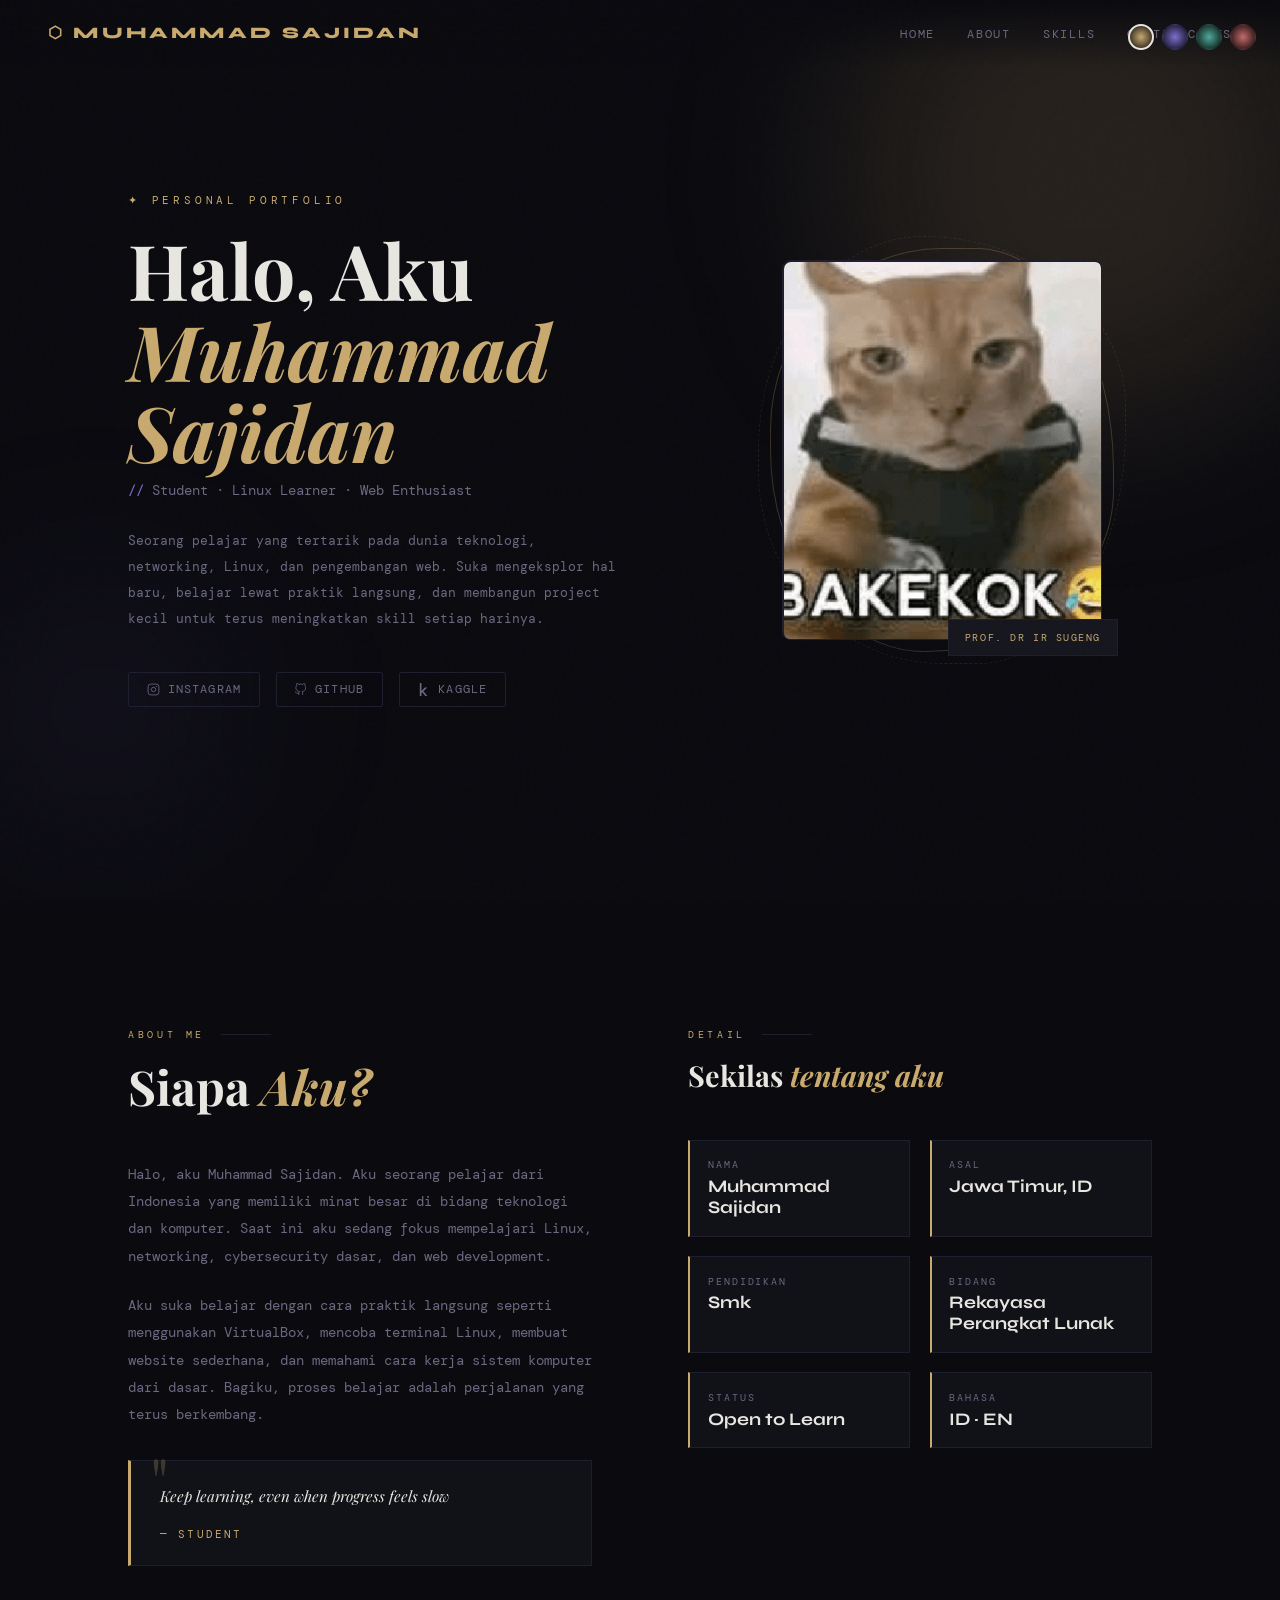
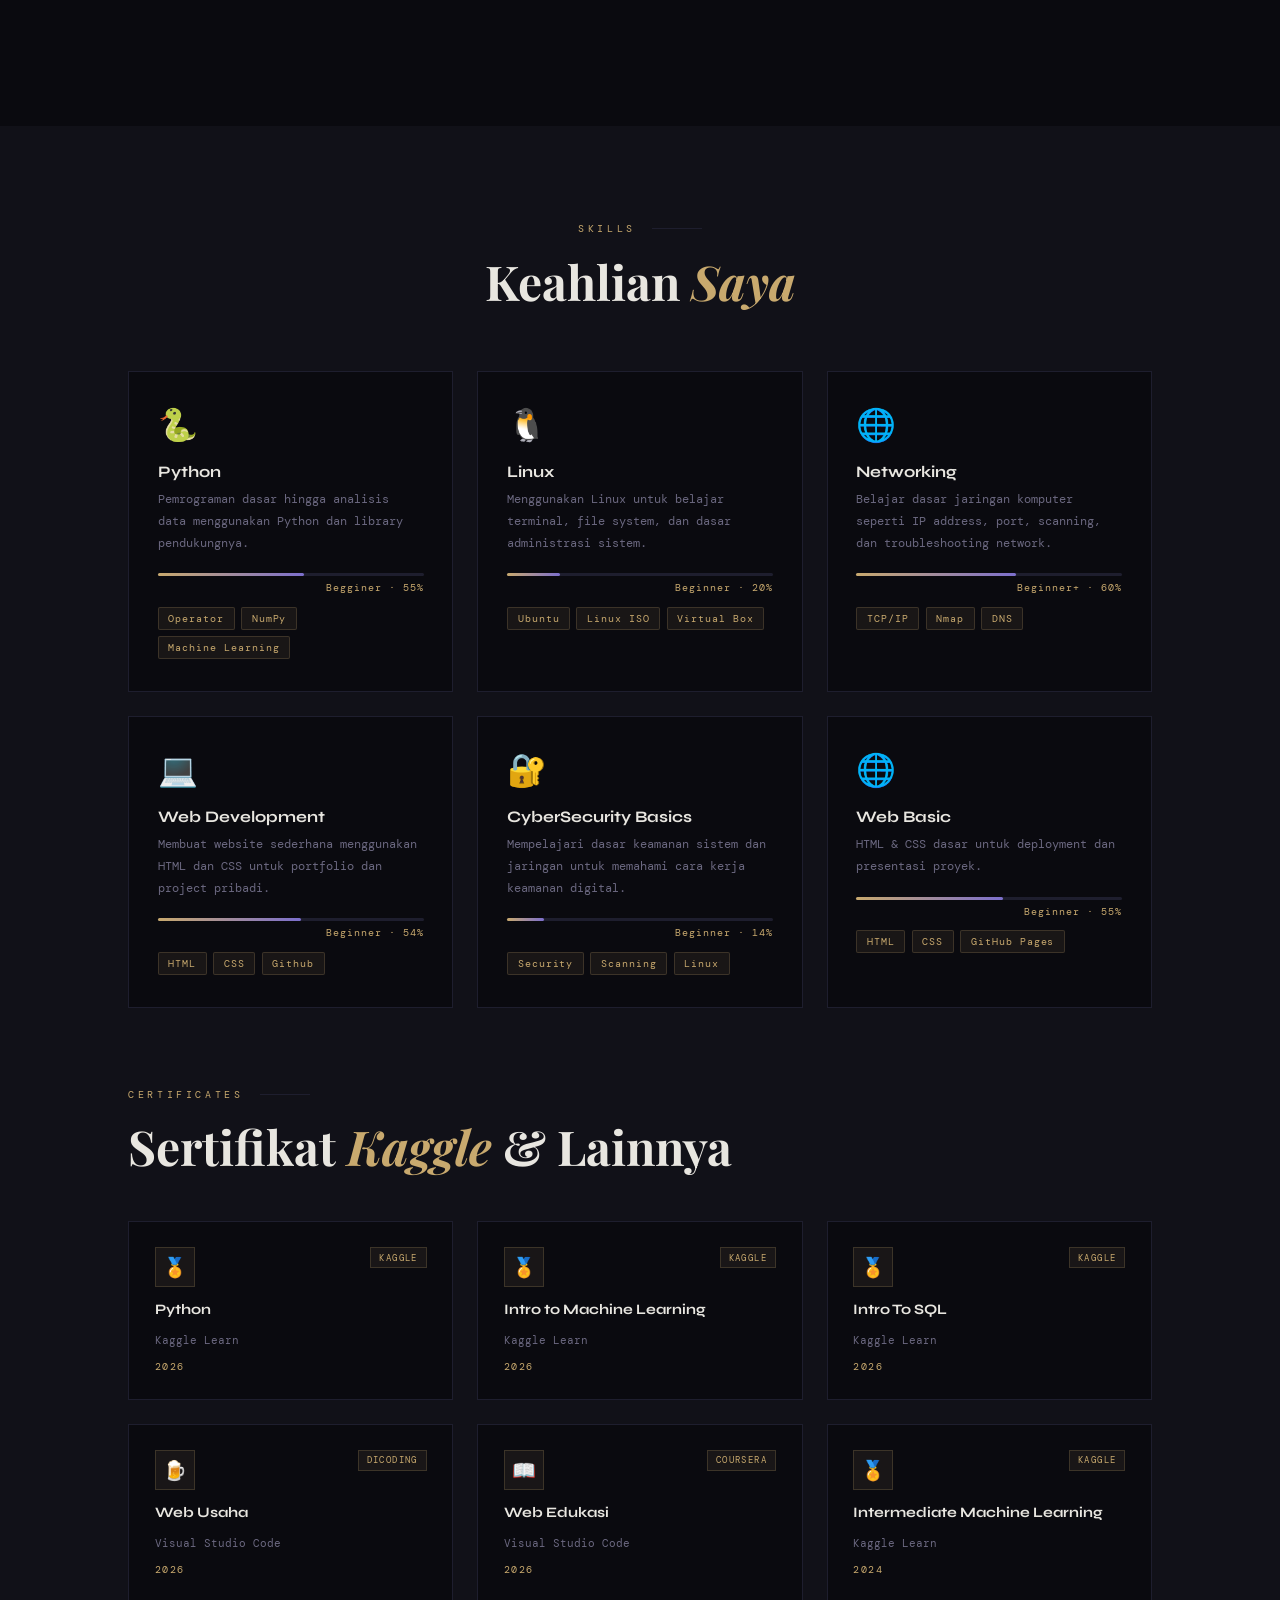
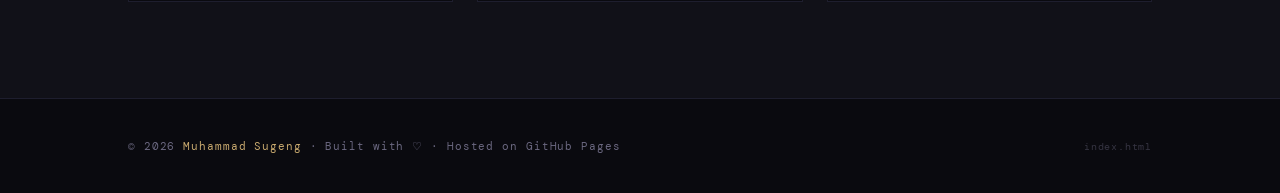
==== index.html @ dadef0f4 "Update index.html" ====
<!DOCTYPE html>
<html lang="id">
<head>
  <meta charset="UTF-8" />
  <meta name="viewport" content="width=device-width, initial-scale=1.0"/>
  <!-- ✏️ GANTI TITLE TAB BROWSER -->
  <title>Portfolio — Muhammad Sajidan</title>
  <link href="https://fonts.googleapis.com/css2?family=Playfair+Display:ital,wght@0,400;0,700;1,400&family=DM+Mono:wght@300;400;500&family=Syne:wght@400;700;800&display=swap" rel="stylesheet"/>
  <style>
    :root {
      --bg: #0a0a0f;
      --surface: #111118;
      --surface2: #16161f;
      --accent: #c8a96e;
      --accent2: #7c6fcd;
      --text: #e8e6e0;
      --muted: #6b6880;
      --border: #1e1e2e;
      --glow: rgba(200,169,110,0.15);
    }

    * { margin: 0; padding: 0; box-sizing: border-box; }
    html { scroll-behavior: smooth; }

    body {
      background: var(--bg);
      color: var(--text);
      font-family: 'DM Mono', monospace;
      min-height: 100vh;
      overflow-x: hidden;
    }

    body::before {
      content: '';
      position: fixed;
      inset: 0;
      background-image: url("data:image/svg+xml,%3Csvg viewBox='0 0 256 256' xmlns='http://www.w3.org/2000/svg'%3E%3Cfilter id='noise'%3E%3CfeTurbulence type='fractalNoise' baseFrequency='0.9' numOctaves='4' stitchTiles='stitch'/%3E%3C/filter%3E%3Crect width='100%25' height='100%25' filter='url(%23noise)' opacity='0.04'/%3E%3C/svg%3E");
      pointer-events: none;
      z-index: 1000;
      opacity: 0.4;
    }

    /* ─── THEME SWITCHER ─── */
    .theme-switcher {
      position: fixed;
      top: 1.5rem;
      right: 1.5rem;
      z-index: 999;
      display: flex;
      gap: 0.5rem;
    }
    .theme-btn {
      width: 26px; height: 26px;
      border-radius: 50%;
      border: 2px solid transparent;
      cursor: pointer;
      transition: transform 0.2s, border-color 0.2s;
    }
    .theme-btn:hover { transform: scale(1.2); }
    .theme-btn.active { border-color: var(--text); }
    .theme-btn.t1 { background: radial-gradient(circle, #c8a96e, #0a0a0f); }
    .theme-btn.t2 { background: radial-gradient(circle, #7c6fcd, #0d0d1a); }
    .theme-btn.t3 { background: radial-gradient(circle, #4fa89b, #0a140f); }
    .theme-btn.t4 { background: radial-gradient(circle, #c46b6b, #150a0a); }

    /* ─── NAV ─── */
    nav {
      position: fixed;
      top: 0; left: 0; right: 0;
      padding: 1.4rem 3rem;
      display: flex;
      justify-content: space-between;
      align-items: center;
      z-index: 900;
      background: linear-gradient(to bottom, var(--bg) 0%, transparent 100%);
    }
    .nav-logo {
      font-family: 'Syne', sans-serif;
      font-weight: 800;
      font-size: 1rem;
      letter-spacing: 0.2em;
      color: var(--accent);
      text-transform: uppercase;
    }
    .nav-links { display: flex; gap: 2rem; list-style: none; }
    .nav-links a {
      color: var(--muted);
      text-decoration: none;
      font-size: 0.72rem;
      letter-spacing: 0.15em;
      text-transform: uppercase;
      transition: color 0.3s;
    }
    .nav-links a:hover { color: var(--text); }

    /* ─── HERO ─── */
    #home {
      min-height: 100vh;
      display: grid;
      grid-template-columns: 1fr 420px;
      align-items: center;
      gap: 4rem;
      padding: 0 10vw;
      position: relative;
      overflow: hidden;
    }

    .bg-orb {
      position: absolute;
      border-radius: 50%;
      filter: blur(90px);
      pointer-events: none;
    }
    .orb1 { width: 500px; height: 500px; background: var(--glow); top: -80px; right: -60px; animation: orbFloat 8s ease-in-out infinite; }
    .orb2 { width: 280px; height: 280px; background: rgba(124,111,205,0.07); bottom: 50px; left: -40px; animation: orbFloat 11s ease-in-out infinite reverse; }

    @keyframes orbFloat {
      0%, 100% { transform: translateY(0); }
      50% { transform: translateY(-28px); }
    }

    .hero-left { opacity: 0; animation: fadeUp 0.9s ease forwards 0.2s; }

    .hero-label {
      font-size: 0.68rem;
      letter-spacing: 0.35em;
      text-transform: uppercase;
      color: var(--accent);
      margin-bottom: 1.4rem;
    }

    .hero-name {
      font-family: 'Playfair Display', serif;
      font-size: clamp(2.8rem, 6vw, 5.5rem);
      line-height: 1.05;
      font-weight: 700;
      margin-bottom: 0.6rem;
    }
    .hero-name em { font-style: italic; color: var(--accent); }

    .hero-role {
      font-size: 0.9rem;
      color: var(--muted);
      margin-bottom: 1.8rem;
    }
    .hero-role span { color: var(--accent2); }

    .hero-bio {
      max-width: 500px;
      font-size: 0.84rem;
      line-height: 1.95;
      color: var(--muted);
      margin-bottom: 2.5rem;
    }

    .social-links { display: flex; gap: 1rem; flex-wrap: wrap; }

    .social-link {
      display: flex;
      align-items: center;
      gap: 0.5rem;
      color: var(--muted);
      text-decoration: none;
      font-size: 0.72rem;
      letter-spacing: 0.1em;
      text-transform: uppercase;
      padding: 0.55rem 1.1rem;
      border: 1px solid var(--border);
      border-radius: 2px;
      transition: all 0.3s;
      position: relative;
      overflow: hidden;
    }
    .social-link::before {
      content: '';
      position: absolute;
      inset: 0;
      background: var(--glow);
      opacity: 0;
      transition: opacity 0.3s;
    }
    .social-link:hover { color: var(--accent); border-color: var(--accent); }
    .social-link:hover::before { opacity: 1; }

    /* ─── HERO PROFILE PHOTO ─── */
    .hero-photo-wrap {
      display: flex;
      justify-content: center;
      align-items: center;
      opacity: 0;
      animation: fadeUp 0.9s ease forwards 0.5s;
    }

    .profile-photo-container {
      position: relative;
      width: 320px;
    }

    .profile-ring {
      position: absolute;
      inset: -12px;
      border-radius: 50% 40% 55% 45% / 45% 55% 40% 50%;
      border: 1px solid rgba(200,169,110,0.25);
      animation: ringRotate 12s linear infinite;
    }
    .profile-ring-2 {
      position: absolute;
      inset: -24px;
      border-radius: 45% 55% 40% 50% / 50% 40% 55% 45%;
      border: 1px dashed rgba(200,169,110,0.12);
      animation: ringRotate 18s linear infinite reverse;
    }

    @keyframes ringRotate {
      from { transform: rotate(0deg); }
      to { transform: rotate(360deg); }
    }

    .profile-photo {
      width: 320px;
      height: 380px;
      border-radius: 8px;
      overflow: hidden;
      background: var(--surface);
      border: 1px solid var(--border);
      position: relative;
    }

    .profile-photo img {
      width: 100%;
      height: 100%;
      object-fit: cover;
      display: block;
      filter: grayscale(15%);
      transition: filter 0.5s;
    }
    .profile-photo:hover img { filter: grayscale(0%); }

    .photo-placeholder-hero {
      width: 100%;
      height: 100%;
      display: flex;
      flex-direction: column;
      align-items: center;
      justify-content: center;
      gap: 1rem;
      color: var(--muted);
    }
    .photo-placeholder-hero .icon { font-size: 3rem; opacity: 0.2; }
    .photo-placeholder-hero span { font-size: 0.7rem; letter-spacing: 0.1em; }
    .photo-placeholder-hero .hint { font-size: 0.6rem; opacity: 0.5; text-align: center; max-width: 180px; line-height: 1.6; }

    .profile-badge {
      position: absolute;
      bottom: -16px;
      right: -16px;
      background: var(--surface2);
      border: 1px solid var(--border);
      padding: 0.7rem 1rem;
      font-size: 0.65rem;
      letter-spacing: 0.15em;
      text-transform: uppercase;
      color: var(--accent);
    }

    /* ─── SECTION COMMONS ─── */
    .section-tag {
      font-size: 0.65rem;
      letter-spacing: 0.35em;
      text-transform: uppercase;
      color: var(--accent);
      margin-bottom: 1.2rem;
      display: flex;
      align-items: center;
      gap: 1rem;
    }
    .section-tag::after {
      content: '';
      flex: 1;
      height: 1px;
      background: var(--border);
      max-width: 50px;
    }

    .section-title {
      font-family: 'Playfair Display', serif;
      font-size: clamp(2rem, 4vw, 3rem);
      line-height: 1.1;
      margin-bottom: 3rem;
    }
    .section-title em { font-style: italic; color: var(--accent); }

    /* ─── ABOUT ─── */
    #about {
      padding: 8rem 10vw;
      display: grid;
      grid-template-columns: 1fr 1fr;
      gap: 6rem;
      align-items: start;
    }

    .about-text {
      font-size: 0.85rem;
      line-height: 2;
      color: var(--muted);
      margin-bottom: 1.4rem;
    }

    .about-quote {
      margin: 2rem 0;
      padding: 1.4rem 1.8rem;
      background: var(--surface);
      border: 1px solid var(--border);
      border-left: 3px solid var(--accent);
      position: relative;
    }
    .quote-mark {
      position: absolute;
      top: -0.8rem; left: 1.2rem;
      font-family: 'Playfair Display', serif;
      font-size: 4rem;
      line-height: 1;
      color: var(--accent);
      opacity: 0.25;
    }
    .quote-text {
      font-family: 'Playfair Display', serif;
      font-style: italic;
      font-size: 0.95rem;
      line-height: 1.8;
      color: var(--text);
      margin-bottom: 0.7rem;
    }
    .quote-author {
      font-size: 0.68rem;
      letter-spacing: 0.2em;
      text-transform: uppercase;
      color: var(--accent);
      font-style: normal;
    }

    .stats-grid {
      display: grid;
      grid-template-columns: 1fr 1fr;
      gap: 1.2rem;
      margin-top: 2rem;
    }
    .stat-item {
      padding: 1.1rem;
      background: var(--surface);
      border: 1px solid var(--border);
      border-left: 2px solid var(--accent);
    }
    .stat-label {
      font-size: 0.62rem;
      letter-spacing: 0.2em;
      text-transform: uppercase;
      color: var(--muted);
      margin-bottom: 0.3rem;
    }
    .stat-value {
      font-family: 'Syne', sans-serif;
      font-weight: 700;
      font-size: 1.1rem;
      color: var(--text);
    }

    /* ─── SKILLS SECTION ─── */
    #skills {
      padding: 6rem 10vw;
      background: var(--surface);
    }

    .skills-header {
      text-align: center;
      margin-bottom: 4rem;
    }

    .skills-grid {
      display: grid;
      grid-template-columns: repeat(3, 1fr);
      gap: 1.5rem;
      margin-bottom: 5rem;
    }

    .skill-card {
      padding: 2rem 1.8rem;
      background: var(--bg);
      border: 1px solid var(--border);
      transition: border-color 0.3s, transform 0.3s;
      position: relative;
      overflow: hidden;
    }
    .skill-card::before {
      content: '';
      position: absolute;
      top: 0; left: 0; right: 0;
      height: 2px;
      background: linear-gradient(to right, var(--accent), transparent);
      transform: scaleX(0);
      transform-origin: left;
      transition: transform 0.4s;
    }
    .skill-card:hover { border-color: rgba(200,169,110,0.3); transform: translateY(-4px); }
    .skill-card:hover::before { transform: scaleX(1); }

    .skill-icon { font-size: 2rem; margin-bottom: 1rem; display: block; }
    .skill-name {
      font-family: 'Syne', sans-serif;
      font-weight: 700;
      font-size: 1rem;
      margin-bottom: 0.5rem;
      color: var(--text);
    }
    .skill-desc {
      font-size: 0.75rem;
      line-height: 1.8;
      color: var(--muted);
      margin-bottom: 1.2rem;
    }
    .skill-bar-wrap {
      height: 3px;
      background: var(--border);
      border-radius: 2px;
      margin-top: 0.5rem;
    }
    .skill-bar {
      height: 100%;
      border-radius: 2px;
      background: linear-gradient(to right, var(--accent), var(--accent2));
      transition: width 1.2s cubic-bezier(0.23, 1, 0.32, 1);
    }
    .skill-level {
      font-size: 0.62rem;
      color: var(--accent);
      text-align: right;
      margin-top: 0.3rem;
      letter-spacing: 0.1em;
    }
    .skill-tags {
      display: flex;
      flex-wrap: wrap;
      gap: 0.4rem;
      margin-top: 0.8rem;
    }
    .skill-tag {
      font-size: 0.6rem;
      letter-spacing: 0.1em;
      padding: 0.25rem 0.6rem;
      background: rgba(200,169,110,0.08);
      border: 1px solid rgba(200,169,110,0.2);
      color: var(--accent);
      border-radius: 2px;
    }

    /* ─── CERTIFICATES ─── */
    .certs-header {
      margin-bottom: 2.5rem;
    }

    .certs-grid {
      display: grid;
      grid-template-columns: repeat(3, 1fr);
      gap: 1.5rem;
    }

    .cert-card {
      padding: 1.6rem;
      background: var(--bg);
      border: 1px solid var(--border);
      display: flex;
      flex-direction: column;
      gap: 0.8rem;
      transition: border-color 0.3s, transform 0.3s;
      text-decoration: none;
      color: inherit;
      position: relative;
    }
    .cert-card:hover {
      border-color: rgba(200,169,110,0.4);
      transform: translateY(-3px);
    }

    .cert-top {
      display: flex;
      align-items: flex-start;
      justify-content: space-between;
      gap: 1rem;
    }

    .cert-logo {
      width: 40px;
      height: 40px;
      background: rgba(200,169,110,0.08);
      border: 1px solid rgba(200,169,110,0.2);
      display: flex;
      align-items: center;
      justify-content: center;
      font-size: 1.2rem;
      flex-shrink: 0;
    }

    .cert-badge {
      font-size: 0.58rem;
      letter-spacing: 0.15em;
      text-transform: uppercase;
      color: var(--accent);
      background: rgba(200,169,110,0.08);
      border: 1px solid rgba(200,169,110,0.2);
      padding: 0.2rem 0.5rem;
      align-self: flex-start;
    }

    .cert-name {
      font-family: 'Syne', sans-serif;
      font-weight: 700;
      font-size: 0.9rem;
      line-height: 1.4;
      color: var(--text);
    }
    .cert-issuer {
      font-size: 0.7rem;
      color: var(--muted);
    }
    .cert-date {
      font-size: 0.62rem;
      color: var(--accent);
      letter-spacing: 0.15em;
      text-transform: uppercase;
      margin-top: auto;
    }

    .cert-link-icon {
      position: absolute;
      bottom: 1.2rem;
      right: 1.4rem;
      font-size: 0.8rem;
      color: var(--muted);
      opacity: 0;
      transition: opacity 0.3s;
    }
    .cert-card:hover .cert-link-icon { opacity: 1; }

    /* ─── FOOTER ─── */
    footer {
      padding: 2.5rem 10vw;
      border-top: 1px solid var(--border);
      display: flex;
      justify-content: space-between;
      align-items: center;
    }
    .footer-text { font-size: 0.7rem; color: var(--muted); letter-spacing: 0.08em; }
    .footer-accent { color: var(--accent); }

    /* ─── ANIMATIONS ─── */
    @keyframes fadeUp {
      from { opacity: 0; transform: translateY(28px); }
      to { opacity: 1; transform: translateY(0); }
    }

    /* ─── SCROLLBAR ─── */
    ::-webkit-scrollbar { width: 4px; }
    ::-webkit-scrollbar-track { background: var(--bg); }
    ::-webkit-scrollbar-thumb { background: var(--border); border-radius: 2px; }
    ::-webkit-scrollbar-thumb:hover { background: var(--accent); }

    /* ─── THEMES ─── */
    body.theme-purple {
      --accent: #a48eff; --accent2: #ff8ec4; --glow: rgba(164,142,255,0.12);
      --bg: #0d0b1a; --surface: #120f22; --surface2: #17132c; --border: #1e1930;
    }
    body.theme-green {
      --accent: #5ecba1; --accent2: #a8e6a3; --glow: rgba(94,203,161,0.10);
      --bg: #080f0c; --surface: #0d1610; --surface2: #111c14; --border: #162018;
    }
    body.theme-red {
      --accent: #e07a7a; --accent2: #f0b27a; --glow: rgba(224,122,122,0.10);
      --bg: #0f0808; --surface: #170d0d; --surface2: #1e1010; --border: #251212;
    }

    /* ─── RESPONSIVE ─── */
    @media (max-width: 900px) {
      #home { grid-template-columns: 1fr; padding: 8rem 6vw 4rem; }
      .hero-photo-wrap { display: none; }
      #about { grid-template-columns: 1fr; padding: 5rem 6vw; gap: 3rem; }
      .skills-grid, .certs-grid { grid-template-columns: 1fr 1fr; }
      nav { padding: 1rem 1.5rem; }
    }
    @media (max-width: 600px) {
      .skills-grid, .certs-grid { grid-template-columns: 1fr; }
      #skills { padding: 4rem 6vw; }
      footer { flex-direction: column; gap: 1rem; text-align: center; }
    }
  </style>
</head>
<body>

  <!-- THEME SWITCHER -->
  <div class="theme-switcher">
    <div class="theme-btn t1 active" onclick="setTheme('')" title="Gold"></div>
    <div class="theme-btn t2" onclick="setTheme('theme-purple')" title="Purple"></div>
    <div class="theme-btn t3" onclick="setTheme('theme-green')" title="Green"></div>
    <div class="theme-btn t4" onclick="setTheme('theme-red')" title="Red"></div>
  </div>

  <!-- NAVIGATION -->
  <nav>
    <div class="nav-logo">⬡ Muhammad Sajidan</div><!-- ✏️ -->
    <ul class="nav-links">
      <li><a href="#home">Home</a></li>
      <li><a href="#about">About</a></li>
      <li><a href="#skills">Skills</a></li>
      <li><a href="#certificates">Certificates</a></li>
    </ul>
  </nav>

  <!-- ═══════════════ HERO ═══════════════ -->
  <section id="home">
    <div class="bg-orb orb1"></div>
    <div class="bg-orb orb2"></div>

    <div class="hero-left">
      <p class="hero-label">✦ Personal Portfolio</p>

      <h1 class="hero-name">Halo, Aku <em>Muhammad Sajidan</em></h1><!-- ✏️ -->

      <p class="hero-role"><span>//</span> Student · Linux Learner · Web Enthusiast</p>

<p class="hero-bio">
  Seorang pelajar yang tertarik pada dunia teknologi, networking,
  Linux, dan pengembangan web. Suka mengeksplor hal baru,
  belajar lewat praktik langsung, dan membangun project kecil
  untuk terus meningkatkan skill setiap harinya.
</p>
      <div class="social-links">
        <a href="https://instagram.com/Sjdnfj_1" target="_blank" class="social-link"><!-- ✏️ -->
          <svg width="13" height="13" viewBox="0 0 24 24" fill="none" stroke="currentColor" stroke-width="1.5"><rect x="2" y="2" width="20" height="20" rx="5"/><path d="M16 11.37A4 4 0 1112.63 8 4 4 0 0116 11.37z"/><circle cx="17.5" cy="6.5" r="1" fill="currentColor" stroke="none"/></svg>
          Instagram
        </a>
        <a href="https://github.com/sajidanmuhammad56-netizen" target="_blank" class="social-link"><!-- ✏️ -->
          <svg width="13" height="13" viewBox="0 0 24 24" fill="none" stroke="currentColor" stroke-width="1.5"><path d="M9 19c-5 1.5-5-2.5-7-3m14 6v-3.87a3.37 3.37 0 00-.94-2.61c3.14-.35 6.44-1.54 6.44-7A5.44 5.44 0 0020 4.77 5.07 5.07 0 0019.91 1S18.73.65 16 2.48a13.38 13.38 0 00-7 0C6.27.65 5.09 1 5.09 1A5.07 5.07 0 005 4.77a5.44 5.44 0 00-1.5 3.78c0 5.42 3.3 6.61 6.44 7A3.37 3.37 0 009 18.13V22"/></svg>
          GitHub
        </a>
        <a href="https://www.kaggle.com/muhammadsajidanf" target="_blank" class="social-link"><!-- ✏️ -->
          <svg width="13" height="13" viewBox="0 0 24 24" fill="currentColor"><path d="M18.825 23.859c-.022.092-.117.141-.281.141h-3.139c-.187 0-.351-.082-.492-.248l-5.178-6.589-1.448 1.374v5.111c0 .235-.117.352-.351.352H5.505c-.236 0-.354-.117-.354-.352V.353c0-.233.118-.353.354-.353h2.431c.234 0 .351.12.351.353v14.343l6.203-6.272c.165-.165.33-.246.495-.246h3.239c.144 0 .236.06.285.18.046.149.034.255-.036.315l-6.555 6.344 6.836 8.507c.095.104.117.208.07.334"/></svg>
          Kaggle
        </a>
      </div>
    </div>

    <!-- FOTO PROFIL (kanan hero) -->
    <div class="hero-photo-wrap">
      <div class="profile-photo-container">
        <div class="profile-ring"></div>
        <div class="profile-ring-2"></div>
        <div class="profile-photo">
          <!--
            ✏️ CARA PASANG FOTO PROFIL:
            1. Simpan foto (misal: profile.jpg) di folder yang sama dengan index.html
            2. Hapus div.photo-placeholder-hero di bawah
            3. Uncomment baris <img> ini:
            <img src="profile.jpg" alt="Foto Profil" />
          -->
          <div class="profile-photo">
  <img src="-1621394646.png" alt="Foto Profil">
</div>
        </div>
        <div class="profile-badge">Prof. Dr Ir Sugeng</div><!-- ✏️ -->
      </div>
    </div>
  </section>

  <!-- ═══════════════ ABOUT ═══════════════ -->
  <section id="about">
    <div>
      <div class="section-tag">About Me</div>
      <h2 class="section-title">Siapa <em>Aku?</em></h2>

      <!-- ✏️ GANTI PARAGRAF TENTANG DIRIMU -->
      <p class="about-text">
  Halo, aku Muhammad Sajidan. Aku seorang pelajar dari Indonesia
  yang memiliki minat besar di bidang teknologi dan komputer.
  Saat ini aku sedang fokus mempelajari Linux, networking,
  cybersecurity dasar, dan web development.
</p>

<p class="about-text">
  Aku suka belajar dengan cara praktik langsung seperti menggunakan
  VirtualBox, mencoba terminal Linux, membuat website sederhana,
  dan memahami cara kerja sistem komputer dari dasar.
  Bagiku, proses belajar adalah perjalanan yang terus berkembang.
</p>

      <!-- ✏️ GANTI QUOTE -->
      <blockquote class="about-quote">
        <span class="quote-mark">"</span>
        <p class="quote-text">Keep learning, even when progress feels slow</p>
        <cite class="quote-author">— Student </cite>
      </blockquote>
    </div>

    <div>
      <div class="section-tag">Detail</div>
      <h2 class="section-title" style="font-size:1.8rem;">Sekilas <em>tentang aku</em></h2>
      <!-- ✏️ GANTI SEMUA stat-value -->
      <div class="stats-grid">
        <div class="stat-item">
          <div class="stat-label">Nama</div>
          <div class="stat-value">Muhammad Sajidan</div>
        </div>
        <div class="stat-item">
          <div class="stat-label">Asal</div>
          <div class="stat-value">Jawa Timur, ID</div>
        </div>
        <div class="stat-item">
          <div class="stat-label">Pendidikan</div>
          <div class="stat-value">Smk </div>
        </div>
        <div class="stat-item">
          <div class="stat-label">Bidang</div>
          <div class="stat-value">Rekayasa Perangkat Lunak</div>
        </div>
        <div class="stat-item">
          <div class="stat-label">Status</div>
          <div class="stat-value">Open to Learn</div>
        </div>
        <div class="stat-item">
          <div class="stat-label">Bahasa</div>
          <div class="stat-value">ID · EN</div>
        </div>
      </div>
    </div>
  </section>

  <!-- ═══════════ SKILLS & CERTIFICATES ═══════════ -->
  <section id="skills">

    <div class="skills-header">
      <div class="section-tag" style="justify-content:center;">Skills</div>
      <h2 class="section-title">Keahlian <em>Saya</em></h2>
    </div>

    <!--
      ✏️ CARA EDIT SKILL:
      · skill-name  → nama skill
      · skill-desc  → deskripsi singkat (1-2 kalimat)
      · skill-bar   → style="width: XX%" → persentase kemampuan
      · skill-level → teks level + persentase
      · skill-tag   → teknologi / tools yang dipakai
    -->
    <div class="skills-grid">

      <div class="skill-card">
        <span class="skill-icon">🐍</span>
        <div class="skill-name">Python</div><!-- ✏️ -->
        <div class="skill-desc">Pemrograman dasar hingga analisis data menggunakan Python dan library pendukungnya.</div><!-- ✏️ -->
        <div class="skill-bar-wrap"><div class="skill-bar" style="width:55%"></div></div><!-- ✏️ % -->
        <div class="skill-level">Begginer · 55%</div><!-- ✏️ -->
        <div class="skill-tags">
          <span class="skill-tag">Operator</span><span class="skill-tag">NumPy</span><span class="skill-tag">Machine Learning</span><!-- ✏️ -->
        </div>
      </div>

      <div class="skill-card">
        <span class="skill-icon">🐧</span>
        <div class="skill-name">Linux</div><!-- ✏️ -->
        <div class="skill-desc">Menggunakan Linux untuk belajar terminal, file system,
dan dasar administrasi sistem.</div><!-- ✏️ -->
        <div class="skill-bar-wrap"><div class="skill-bar" style="width:20%"></div></div><!-- ✏️ -->
        <div class="skill-level">Beginner · 20%</div><!-- ✏️ -->
        <div class="skill-tags">
          <span class="skill-tag">Ubuntu</span><span class="skill-tag">Linux ISO</span><span class="skill-tag">Virtual Box</span><!-- ✏️ -->
        </div>
      </div>

      <div class="skill-card">
        <span class="skill-icon">🌐</span>
        <div class="skill-name">Networking</div><!-- ✏️ -->
        <div class="skill-desc">Belajar dasar jaringan komputer seperti IP address,
    port, scanning, dan troubleshooting network.</div><!-- ✏️ -->
        <div class="skill-bar-wrap"><div class="skill-bar" style="width:60%"></div></div><!-- ✏️ -->
        <div class="skill-level">Beginner+ · 60%</div><!-- ✏️ -->
        <div class="skill-tags">
          <span class="skill-tag">TCP/IP</span><span class="skill-tag">Nmap</span><span class="skill-tag">DNS</span><!-- ✏️ -->
        </div>
      </div>

      <div class="skill-card">
        <span class="skill-icon">💻</span>
        <div class="skill-name">Web Development</div><!-- ✏️ -->
        <div class="skill-desc">Membuat website sederhana menggunakan HTML dan CSS
    untuk portfolio dan project pribadi.</div><!-- ✏️ -->
        <div class="skill-bar-wrap"><div class="skill-bar" style="width:54%"></div></div><!-- ✏️ -->
        <div class="skill-level">Beginner · 54%</div><!-- ✏️ -->
        <div class="skill-tags">
          <span class="skill-tag">HTML</span><span class="skill-tag">CSS</span><span class="skill-tag">Github</span><!-- ✏️ -->
        </div>
      </div>

      <div class="skill-card">
        <span class="skill-icon">🔐</span>
        <div class="skill-name">CyberSecurity Basics</div><!-- ✏️ -->
        <div class="skill-desc">Mempelajari dasar keamanan sistem dan jaringan
    untuk memahami cara kerja keamanan digital.</div><!-- ✏️ -->
        <div class="skill-bar-wrap"><div class="skill-bar" style="width:14%"></div></div><!-- ✏️ -->
        <div class="skill-level">Beginner · 14%</div><!-- ✏️ -->
        <div class="skill-tags">
          <span class="skill-tag">Security</span><span class="skill-tag">Scanning</span><span class="skill-tag">Linux</span><!-- ✏️ -->
        </div>
      </div>

      <!-- ✏️ SKILL 6 — ganti atau hapus jika tidak perlu -->
      <div class="skill-card">
        <span class="skill-icon">🌐</span>
        <div class="skill-name">Web Basic</div><!-- ✏️ -->
        <div class="skill-desc">HTML & CSS dasar untuk deployment dan presentasi proyek.</div><!-- ✏️ -->
        <div class="skill-bar-wrap"><div class="skill-bar" style="width:55%"></div></div><!-- ✏️ -->
        <div class="skill-level">Beginner · 55%</div><!-- ✏️ -->
        <div class="skill-tags">
          <span class="skill-tag">HTML</span><span class="skill-tag">CSS</span><span class="skill-tag">GitHub Pages</span><!-- ✏️ -->
        </div>
      </div>

    </div>

    <!-- ═══════════════ CERTIFICATES ═══════════════ -->
    <div id="certificates">
      <div class="certs-header">
        <div class="section-tag">Certificates</div>
        <h2 class="section-title">Sertifikat <em>Kaggle</em> & Lainnya</h2>
      </div>

      <!--
        ✏️ CARA EDIT SERTIFIKAT:
        · href         → link sertifikat kamu (dari Kaggle / Coursera / Dicoding / dll)
        · cert-name    → nama kursus/sertifikat
        · cert-issuer  → platform penerbit
        · cert-date    → tahun selesai
        · cert-badge   → label platform (Kaggle / Coursera / Dicoding dll)
        · cert-logo    → emoji yang mewakili
        Duplikat .cert-card untuk tambah sertifikat baru.
      -->
      <div class="certs-grid">

        <a href="https://www.kaggle.com/learn/certification/muhammadsajidanf/python" target="_blank" class="cert-card"><!-- ✏️ -->
          <div class="cert-top">
            <div class="cert-logo">🏅</div><!-- ✏️ -->
            <span class="cert-badge">Kaggle</span><!-- ✏️ -->
          </div>
          <div class="cert-name">Python</div><!-- ✏️ -->
          <div class="cert-issuer">Kaggle Learn</div><!-- ✏️ -->
          <div class="cert-date">2026</div><!-- ✏️ -->
          <span class="cert-link-icon">↗</span>
        </a>

        <a href="https://www.kaggle.com/learn/certification/muhammadsajidanf/intro-to-machine-learning" target="_blank" class="cert-card"><!-- ✏️ -->
          <div class="cert-top">
            <div class="cert-logo">🏅</div>
            <span class="cert-badge">Kaggle</span><!-- ✏️ -->
          </div>
          <div class="cert-name">Intro to Machine Learning</div><!-- ✏️ -->
          <div class="cert-issuer">Kaggle Learn</div><!-- ✏️ -->
          <div class="cert-date">2026</div><!-- ✏️ -->
          <span class="cert-link-icon">↗</span>
        </a>

        <a href="https://www.kaggle.com/learn/certification/muhammadsajidanf/intro-to-sql" target="_blank" class="cert-card"><!-- ✏️ -->
          <div class="cert-top">
            <div class="cert-logo">🏅</div>
            <span class="cert-badge">Kaggle</span><!-- ✏️ -->
          </div>
          <div class="cert-name">Intro To SQL</div><!-- ✏️ -->
          <div class="cert-issuer">Kaggle Learn</div><!-- ✏️ -->
          <div class="cert-date">2026</div><!-- ✏️ -->
          <span class="cert-link-icon">↗</span>
        </a>

        <a href="https://sajidan2009.github.io/milkibee-web/" target="_blank" class="cert-card"><!-- ✏️ -->
          <div class="cert-top">
            <div class="cert-logo">🍺</div>
            <span class="cert-badge">Dicoding</span><!-- ✏️ ganti platform -->
          </div>
          <div class="cert-name">Web Usaha</div><!-- ✏️ -->
          <div class="cert-issuer">Visual Studio Code</div><!-- ✏️ -->
          <div class="cert-date">2026</div><!-- ✏️ -->
          <span class="cert-link-icon">↗</span>
        </a>

        <a href="https://sajidan2009.github.io/pengertian-novel/" target="_blank" class="cert-card"><!-- ✏️ -->
          <div class="cert-top">
            <div class="cert-logo">📖</div>
            <span class="cert-badge">Coursera</span><!-- ✏️ -->
          </div>
          <div class="cert-name">Web Edukasi</div><!-- ✏️ -->
          <div class="cert-issuer">Visual Studio Code</div><!-- ✏️ -->
          <div class="cert-date">2026</div><!-- ✏️ -->
          <span class="cert-link-icon">↗</span>
        </a>

        <!-- ✏️ SERTIFIKAT 6 — hapus jika tidak ada -->
        <a href="LINK_SERTIFIKAT_6" target="_blank" class="cert-card"><!-- ✏️ -->
          <div class="cert-top">
            <div class="cert-logo">🏅</div>
            <span class="cert-badge">Kaggle</span><!-- ✏️ -->
          </div>
          <div class="cert-name">Intermediate Machine Learning</div><!-- ✏️ -->
          <div class="cert-issuer">Kaggle Learn</div><!-- ✏️ -->
          <div class="cert-date">2024</div><!-- ✏️ -->
          <span class="cert-link-icon">↗</span>
        </a>

      </div>
    </div>

  </section>

  <!-- FOOTER -->
  <footer>
    <div class="footer-text">
      © 2026 <span class="footer-accent">Muhammad Sugeng</span> · Built with ♡ · Hosted on GitHub Pages<!-- ✏️ -->
    </div>
    <div class="footer-text" style="font-size:0.62rem; opacity:0.45;">index.html</div>
  </footer>

  <script>
    function setTheme(cls) {
      document.body.className = cls;
      document.querySelectorAll('.theme-btn').forEach(b => b.classList.remove('active'));
      event.target.classList.add('active');
    }

    // Scroll reveal + animate skill bars on enter
    const revealed = new Set();
    const observer = new IntersectionObserver((entries) => {
      entries.forEach(e => {
        if (e.isIntersecting && !revealed.has(e.target)) {
          revealed.add(e.target);
          e.target.style.opacity = '1';
          e.target.style.transform = 'translateY(0)';
          e.target.querySelectorAll('.skill-bar').forEach(bar => {
            const w = bar.style.width;
            bar.style.width = '0%';
            setTimeout(() => { bar.style.width = w; }, 100);
          });
        }
      });
    }, { threshold: 0.12 });

    document.querySelectorAll('.skill-card, .cert-card, .stat-item').forEach(el => {
      el.style.opacity = '0';
      el.style.transform = 'translateY(18px)';
      el.style.transition = 'opacity 0.6s ease, transform 0.6s ease';
      observer.observe(el);
    });
  </script>
</body>
</html>
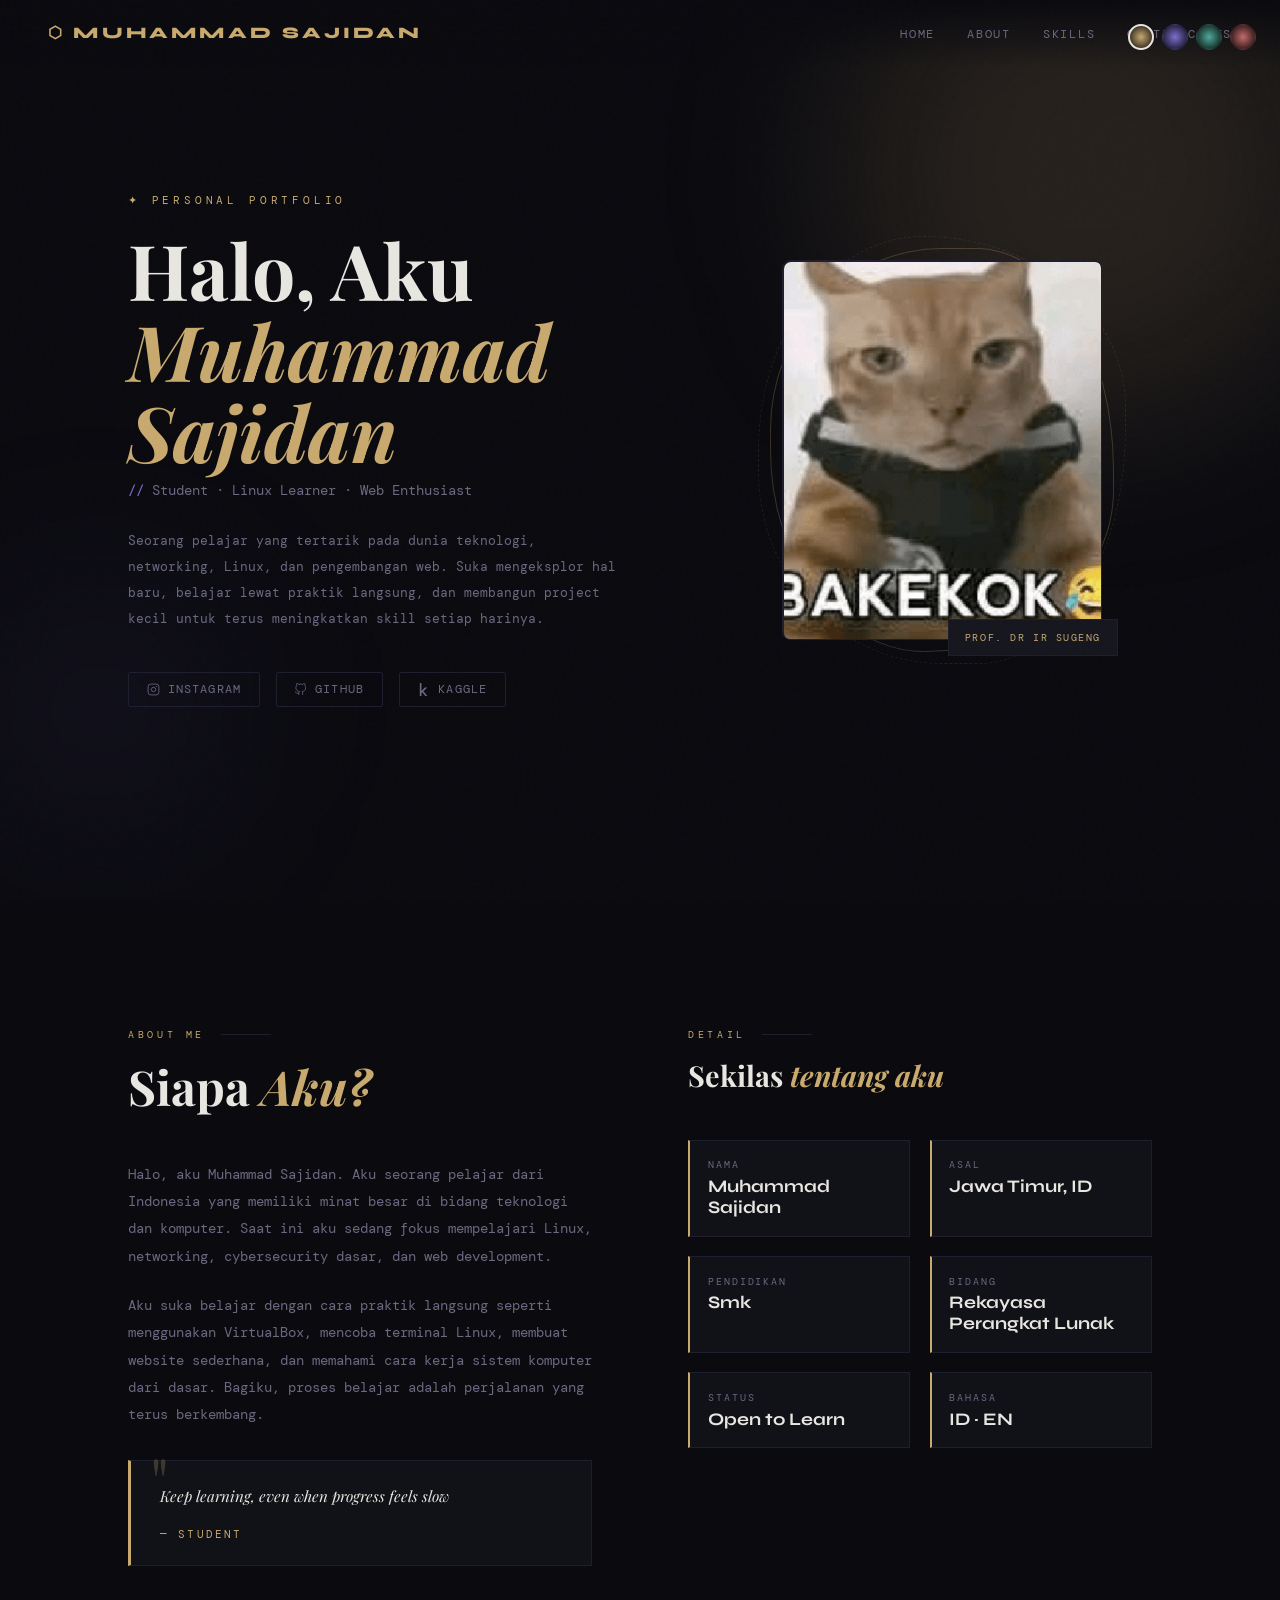
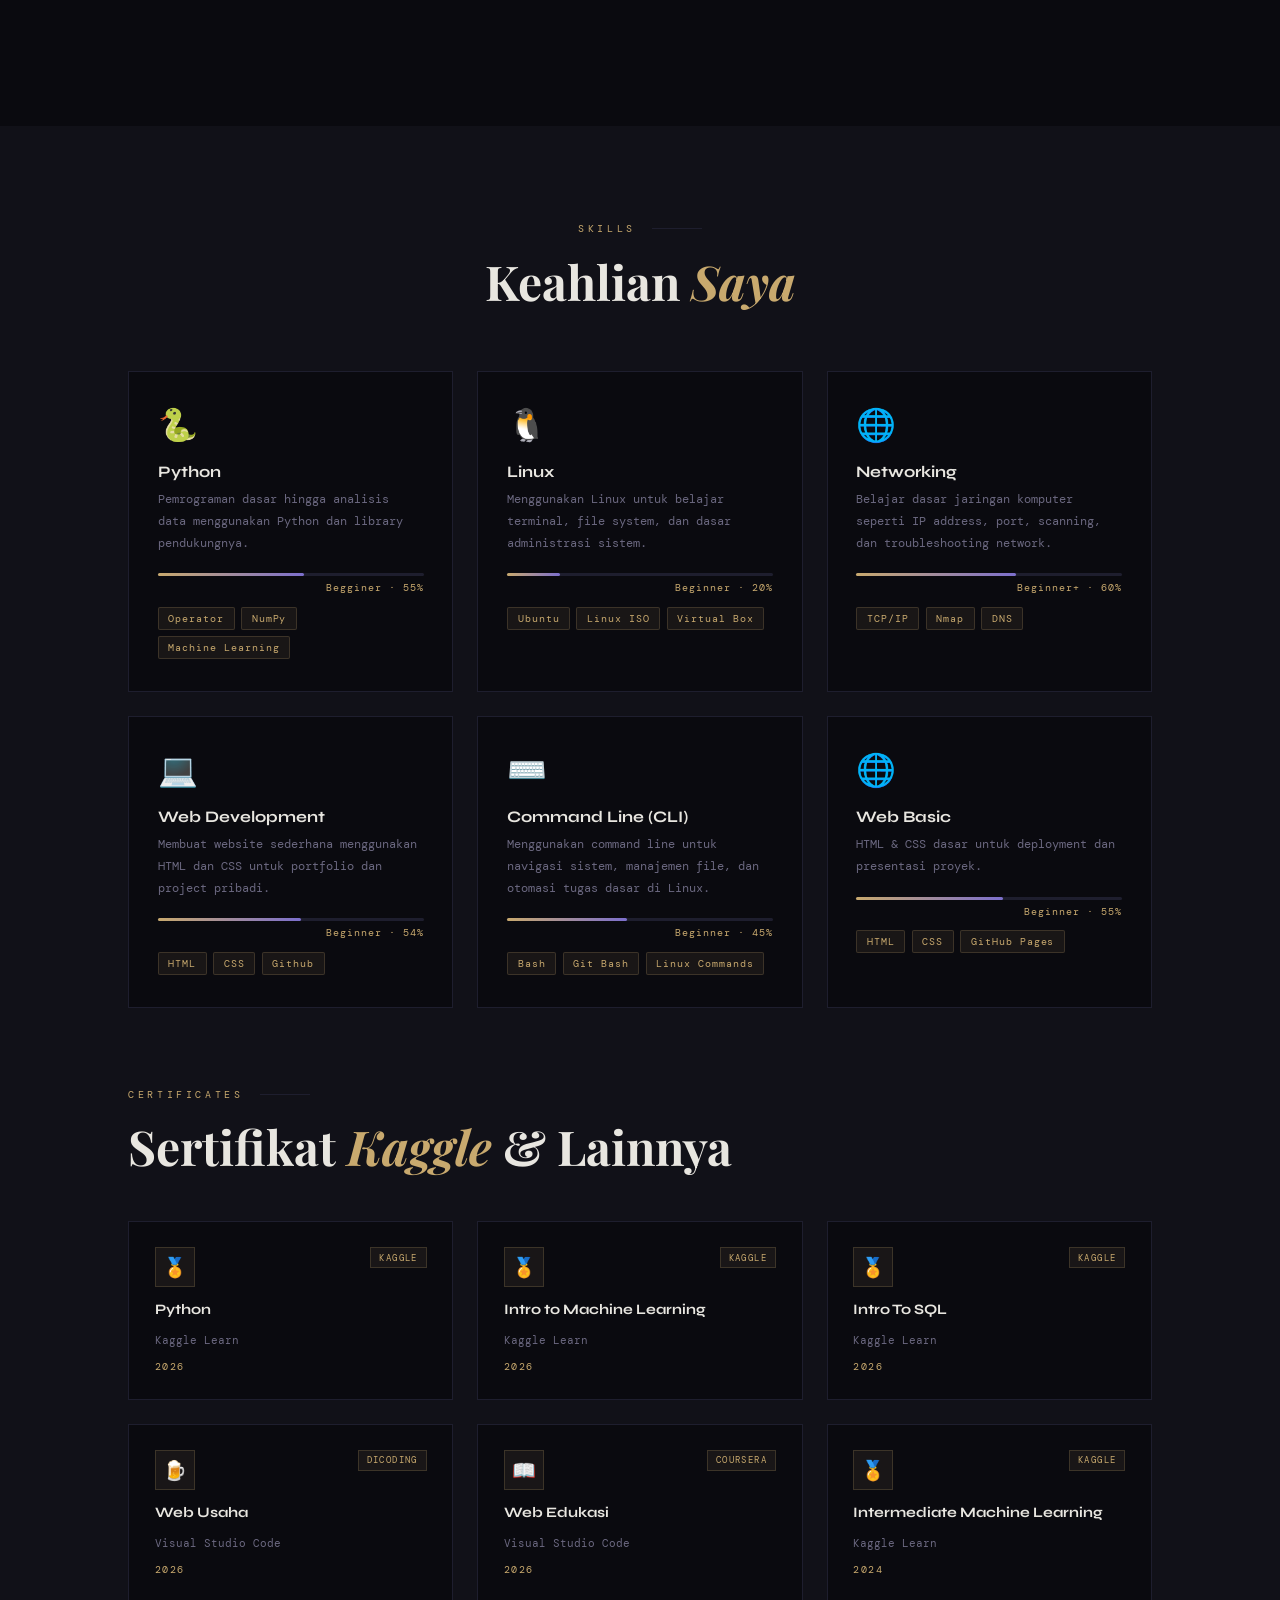
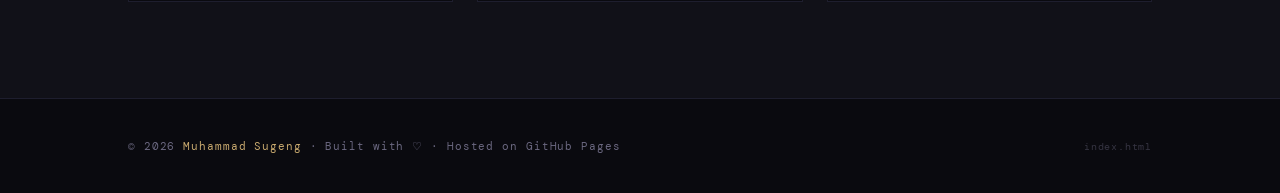
==== commit a3c36fc2: "Update index.html" ====
--- a/index.html
+++ b/index.html
@@ -798,16 +798,22 @@
       </div>
 
       <div class="skill-card">
-        <span class="skill-icon">🔐</span>
-        <div class="skill-name">CyberSecurity Basics</div><!-- ✏️ -->
-        <div class="skill-desc">Mempelajari dasar keamanan sistem dan jaringan
-    untuk memahami cara kerja keamanan digital.</div><!-- ✏️ -->
-        <div class="skill-bar-wrap"><div class="skill-bar" style="width:14%"></div></div><!-- ✏️ -->
-        <div class="skill-level">Beginner · 14%</div><!-- ✏️ -->
-        <div class="skill-tags">
-          <span class="skill-tag">Security</span><span class="skill-tag">Scanning</span><span class="skill-tag">Linux</span><!-- ✏️ -->
-        </div>
-      </div>
+  <span class="skill-icon">⌨️</span>
+  <div class="skill-name">Command Line (CLI)</div>
+  <div class="skill-desc">
+    Menggunakan command line untuk navigasi sistem, manajemen file,
+    dan otomasi tugas dasar di Linux.
+  </div>
+  <div class="skill-bar-wrap">
+    <div class="skill-bar" style="width:45%"></div>
+  </div>
+  <div class="skill-level">Beginner · 45%</div>
+  <div class="skill-tags">
+    <span class="skill-tag">Bash</span>
+    <span class="skill-tag">Git Bash</span>
+    <span class="skill-tag">Linux Commands</span>
+  </div>
+</div>
 
       <!-- ✏️ SKILL 6 — ganti atau hapus jika tidak perlu -->
       <div class="skill-card">
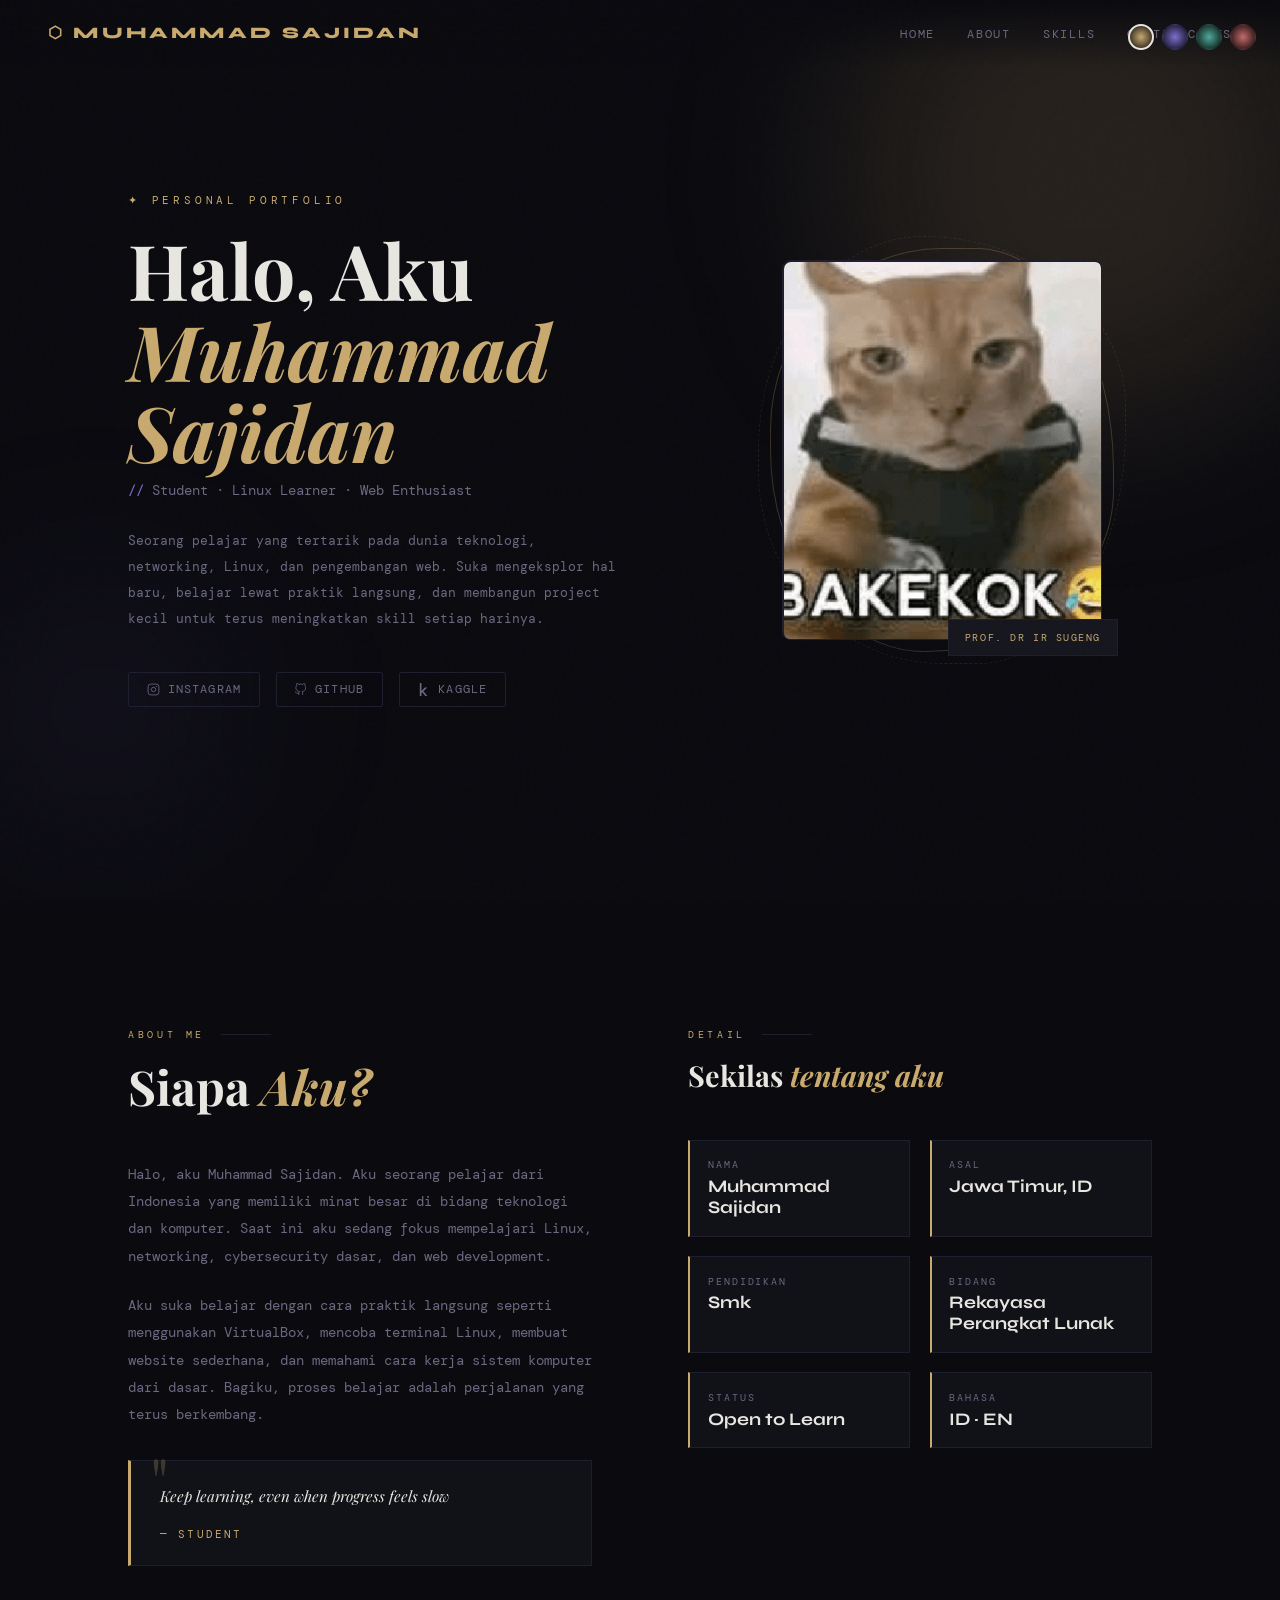
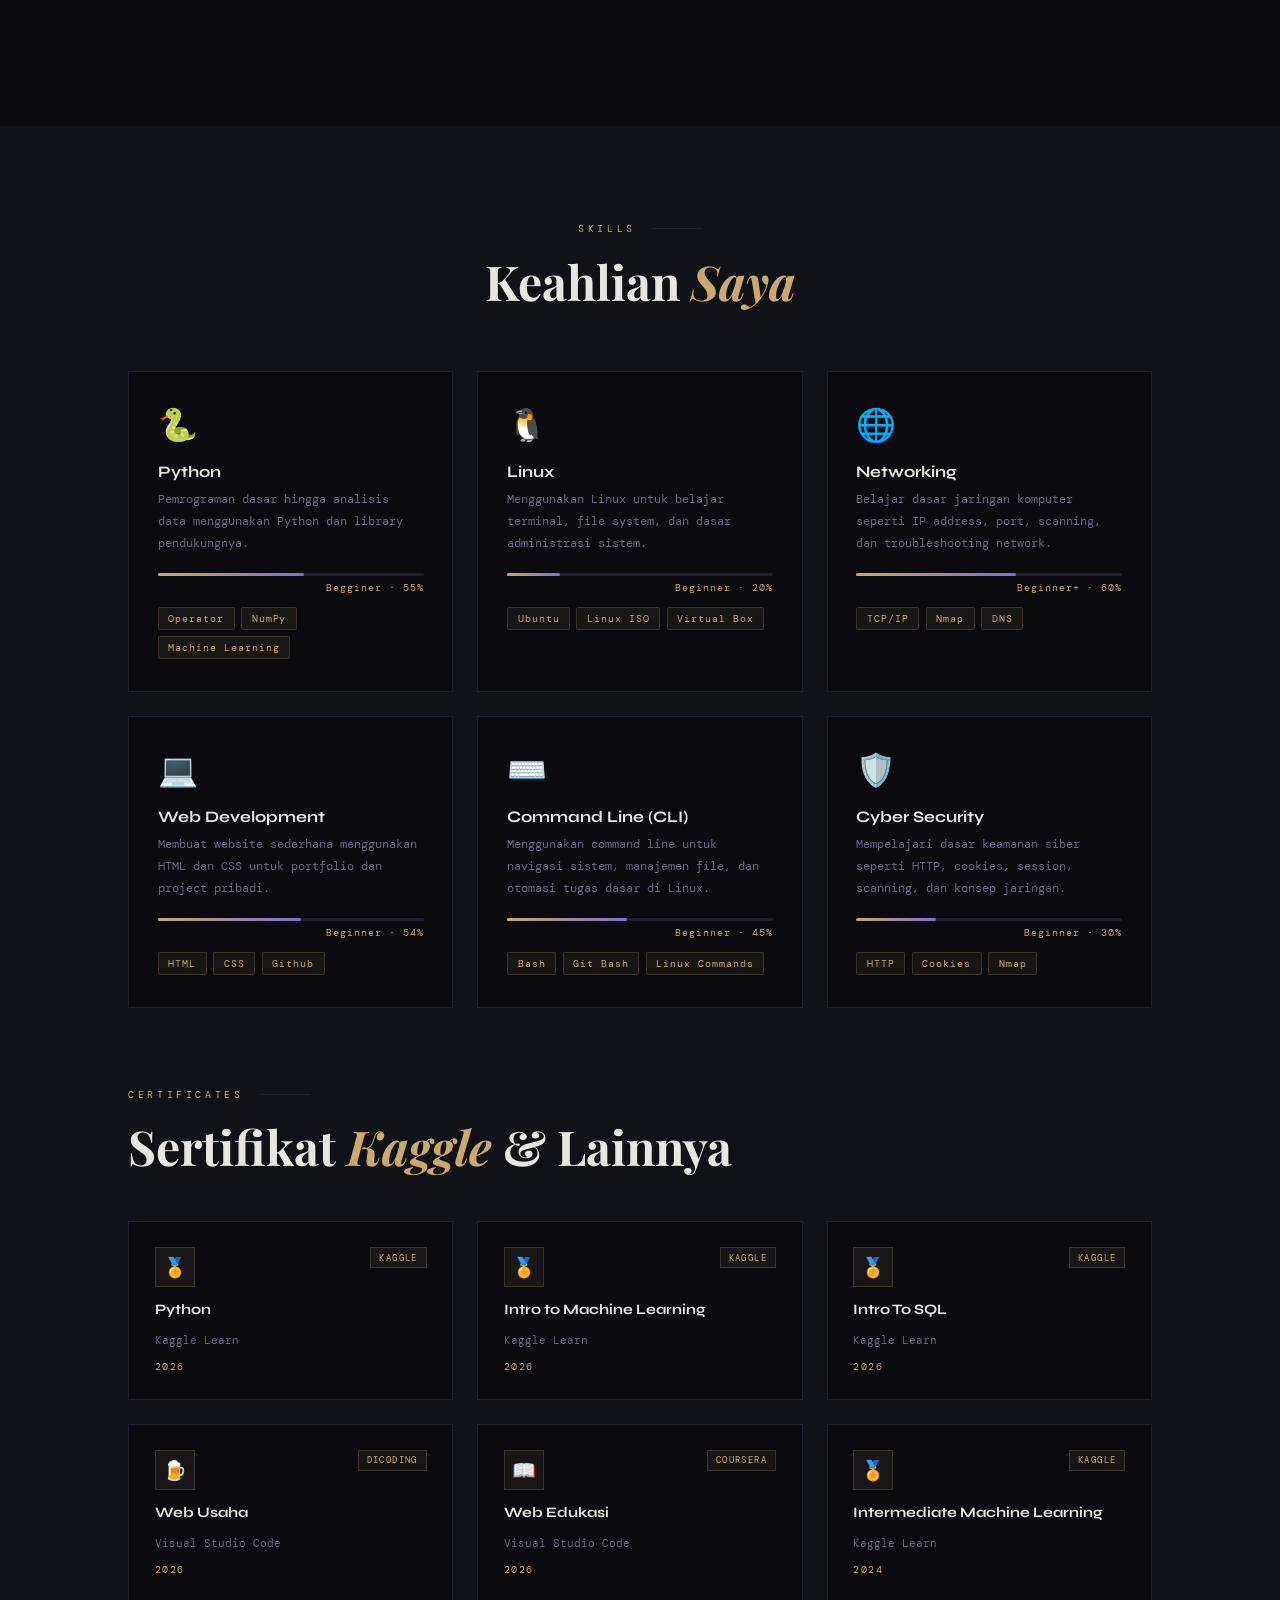
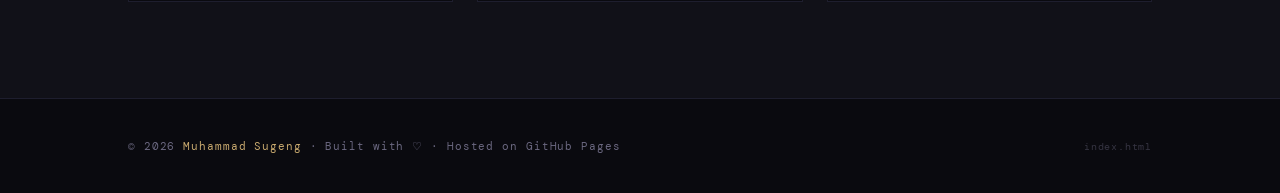
==== commit 89a03351: "Update index.html" ====
--- a/index.html
+++ b/index.html
@@ -815,17 +815,23 @@
   </div>
 </div>
 
-      <!-- ✏️ SKILL 6 — ganti atau hapus jika tidak perlu -->
       <div class="skill-card">
-        <span class="skill-icon">🌐</span>
-        <div class="skill-name">Web Basic</div><!-- ✏️ -->
-        <div class="skill-desc">HTML & CSS dasar untuk deployment dan presentasi proyek.</div><!-- ✏️ -->
-        <div class="skill-bar-wrap"><div class="skill-bar" style="width:55%"></div></div><!-- ✏️ -->
-        <div class="skill-level">Beginner · 55%</div><!-- ✏️ -->
-        <div class="skill-tags">
-          <span class="skill-tag">HTML</span><span class="skill-tag">CSS</span><span class="skill-tag">GitHub Pages</span><!-- ✏️ -->
-        </div>
-      </div>
+  <span class="skill-icon">🛡️</span>
+  <div class="skill-name">Cyber Security</div>
+  <div class="skill-desc">
+    Mempelajari dasar keamanan siber seperti HTTP, cookies,
+    session, scanning, dan konsep jaringan.
+  </div>
+  <div class="skill-bar-wrap">
+    <div class="skill-bar" style="width:30%"></div>
+  </div>
+  <div class="skill-level">Beginner · 30%</div>
+  <div class="skill-tags">
+    <span class="skill-tag">HTTP</span>
+    <span class="skill-tag">Cookies</span>
+    <span class="skill-tag">Nmap</span>
+  </div>
+</div>
 
     </div>
 
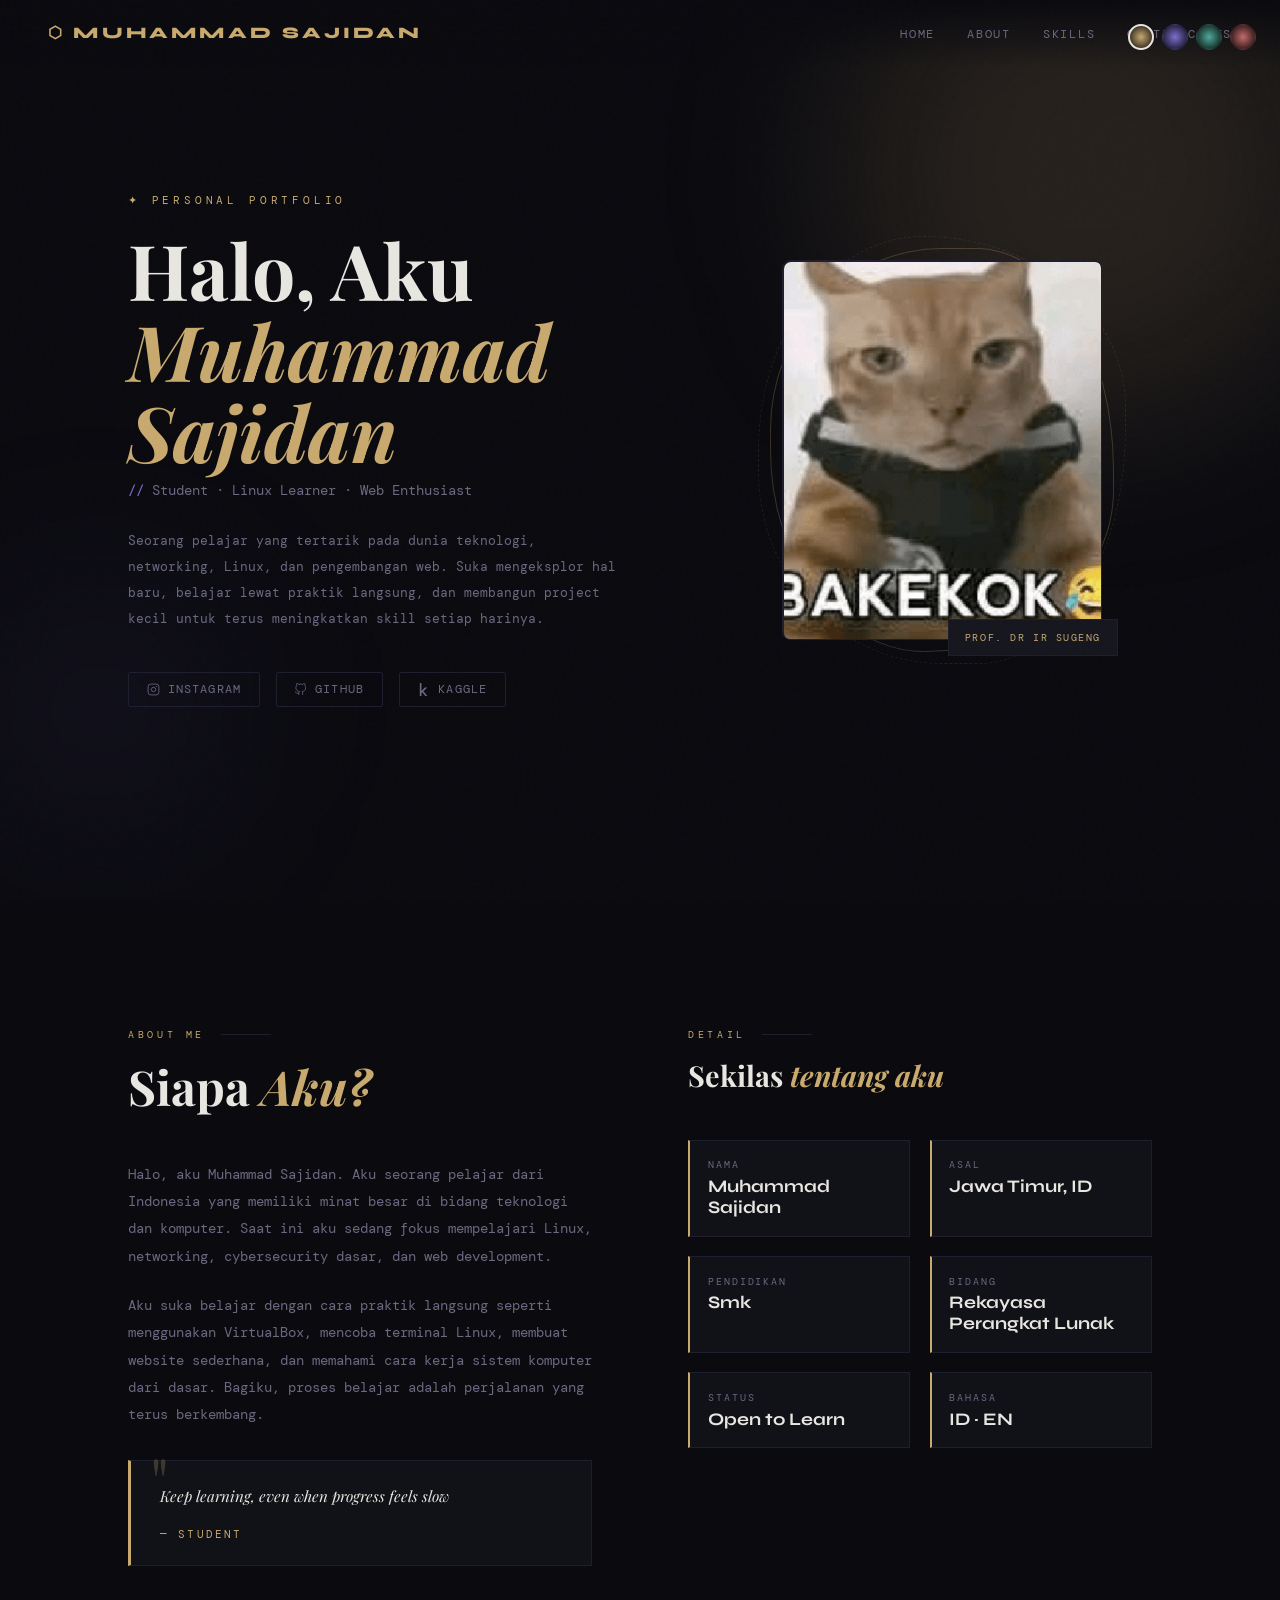
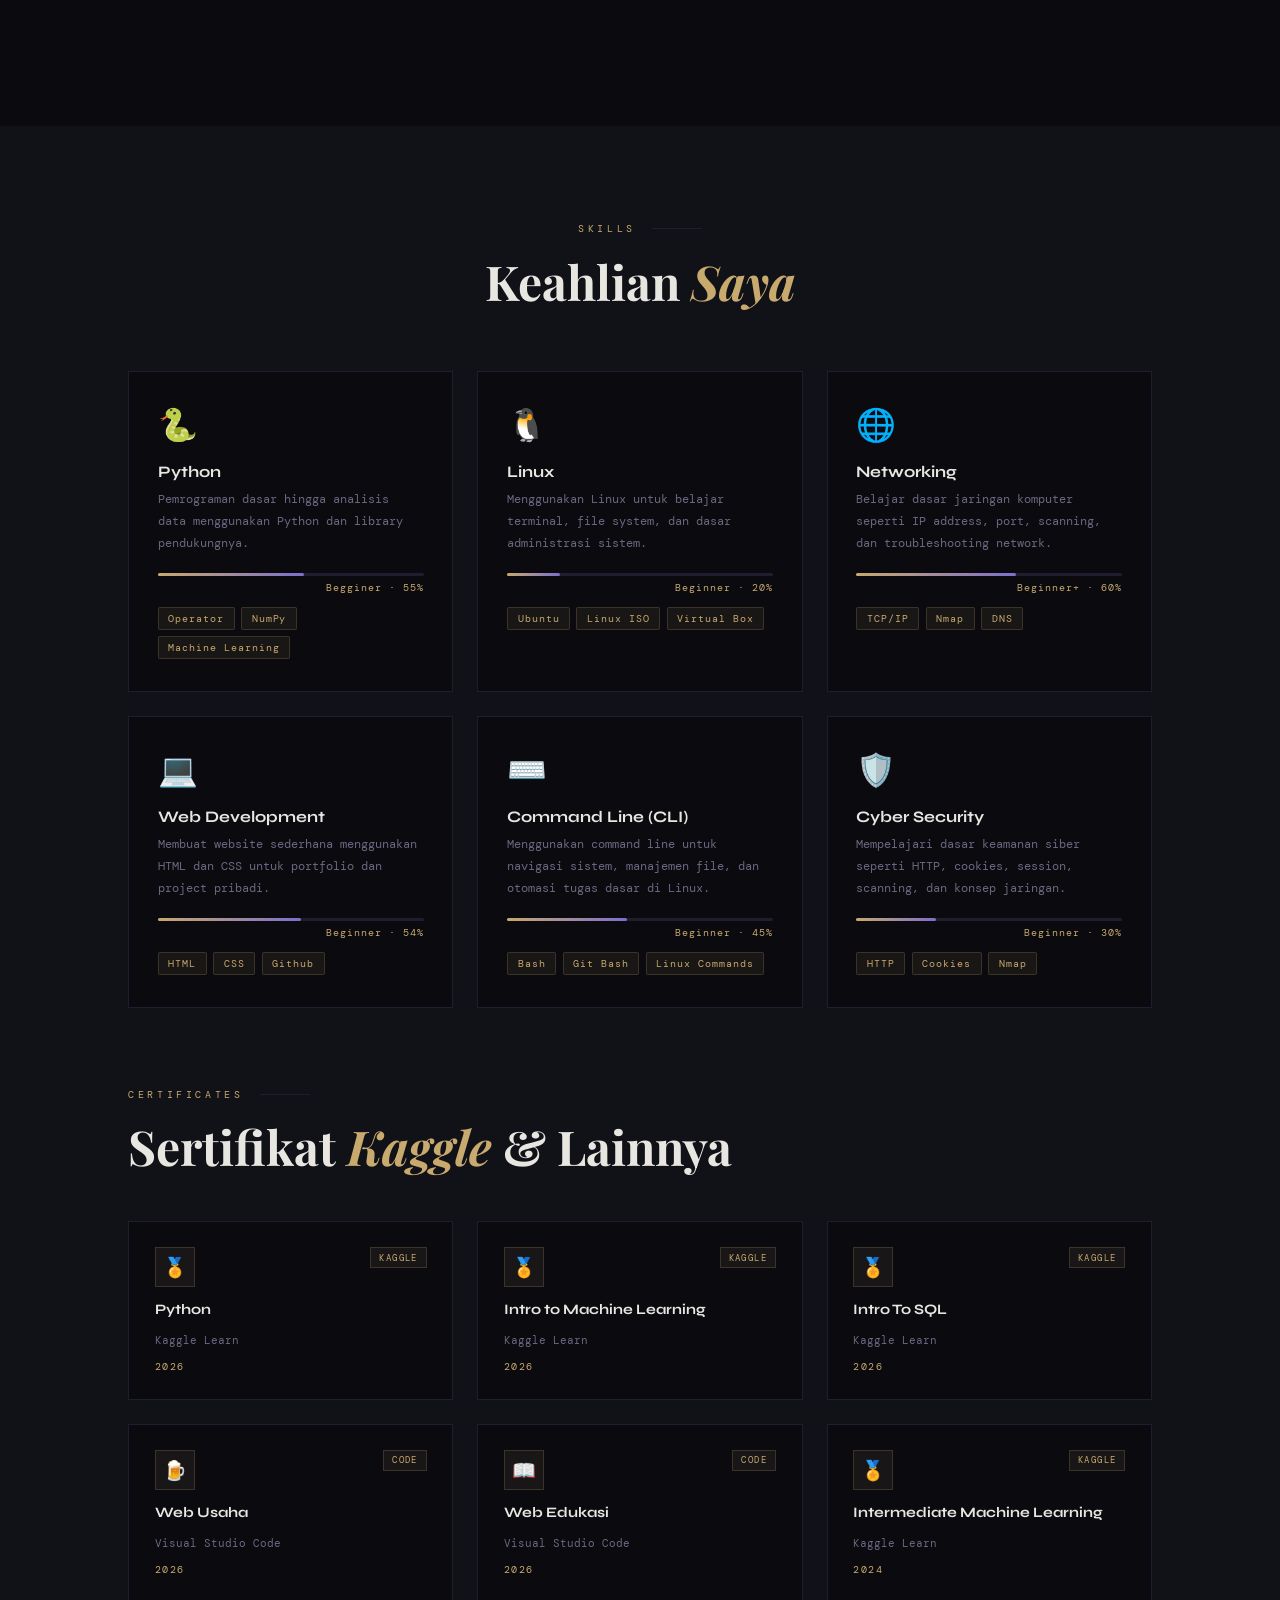
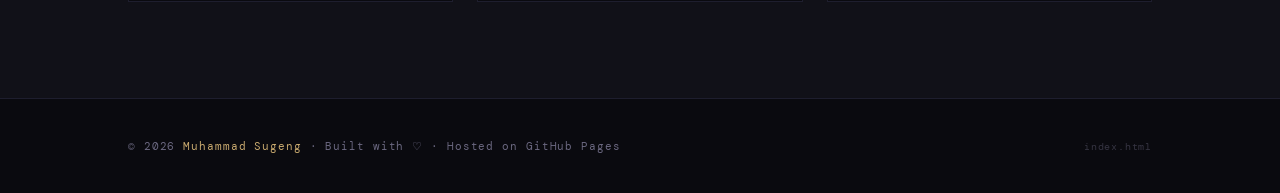
==== commit 32feccdd: "Update index.html" ====
--- a/index.html
+++ b/index.html
@@ -890,7 +890,7 @@
         <a href="https://sajidan2009.github.io/milkibee-web/" target="_blank" class="cert-card"><!-- ✏️ -->
           <div class="cert-top">
             <div class="cert-logo">🍺</div>
-            <span class="cert-badge">Dicoding</span><!-- ✏️ ganti platform -->
+            <span class="cert-badge">code</span><!-- ✏️ ganti platform -->
           </div>
           <div class="cert-name">Web Usaha</div><!-- ✏️ -->
           <div class="cert-issuer">Visual Studio Code</div><!-- ✏️ -->
@@ -901,7 +901,7 @@
         <a href="https://sajidan2009.github.io/pengertian-novel/" target="_blank" class="cert-card"><!-- ✏️ -->
           <div class="cert-top">
             <div class="cert-logo">📖</div>
-            <span class="cert-badge">Coursera</span><!-- ✏️ -->
+            <span class="cert-badge">code</span><!-- ✏️ -->
           </div>
           <div class="cert-name">Web Edukasi</div><!-- ✏️ -->
           <div class="cert-issuer">Visual Studio Code</div><!-- ✏️ -->
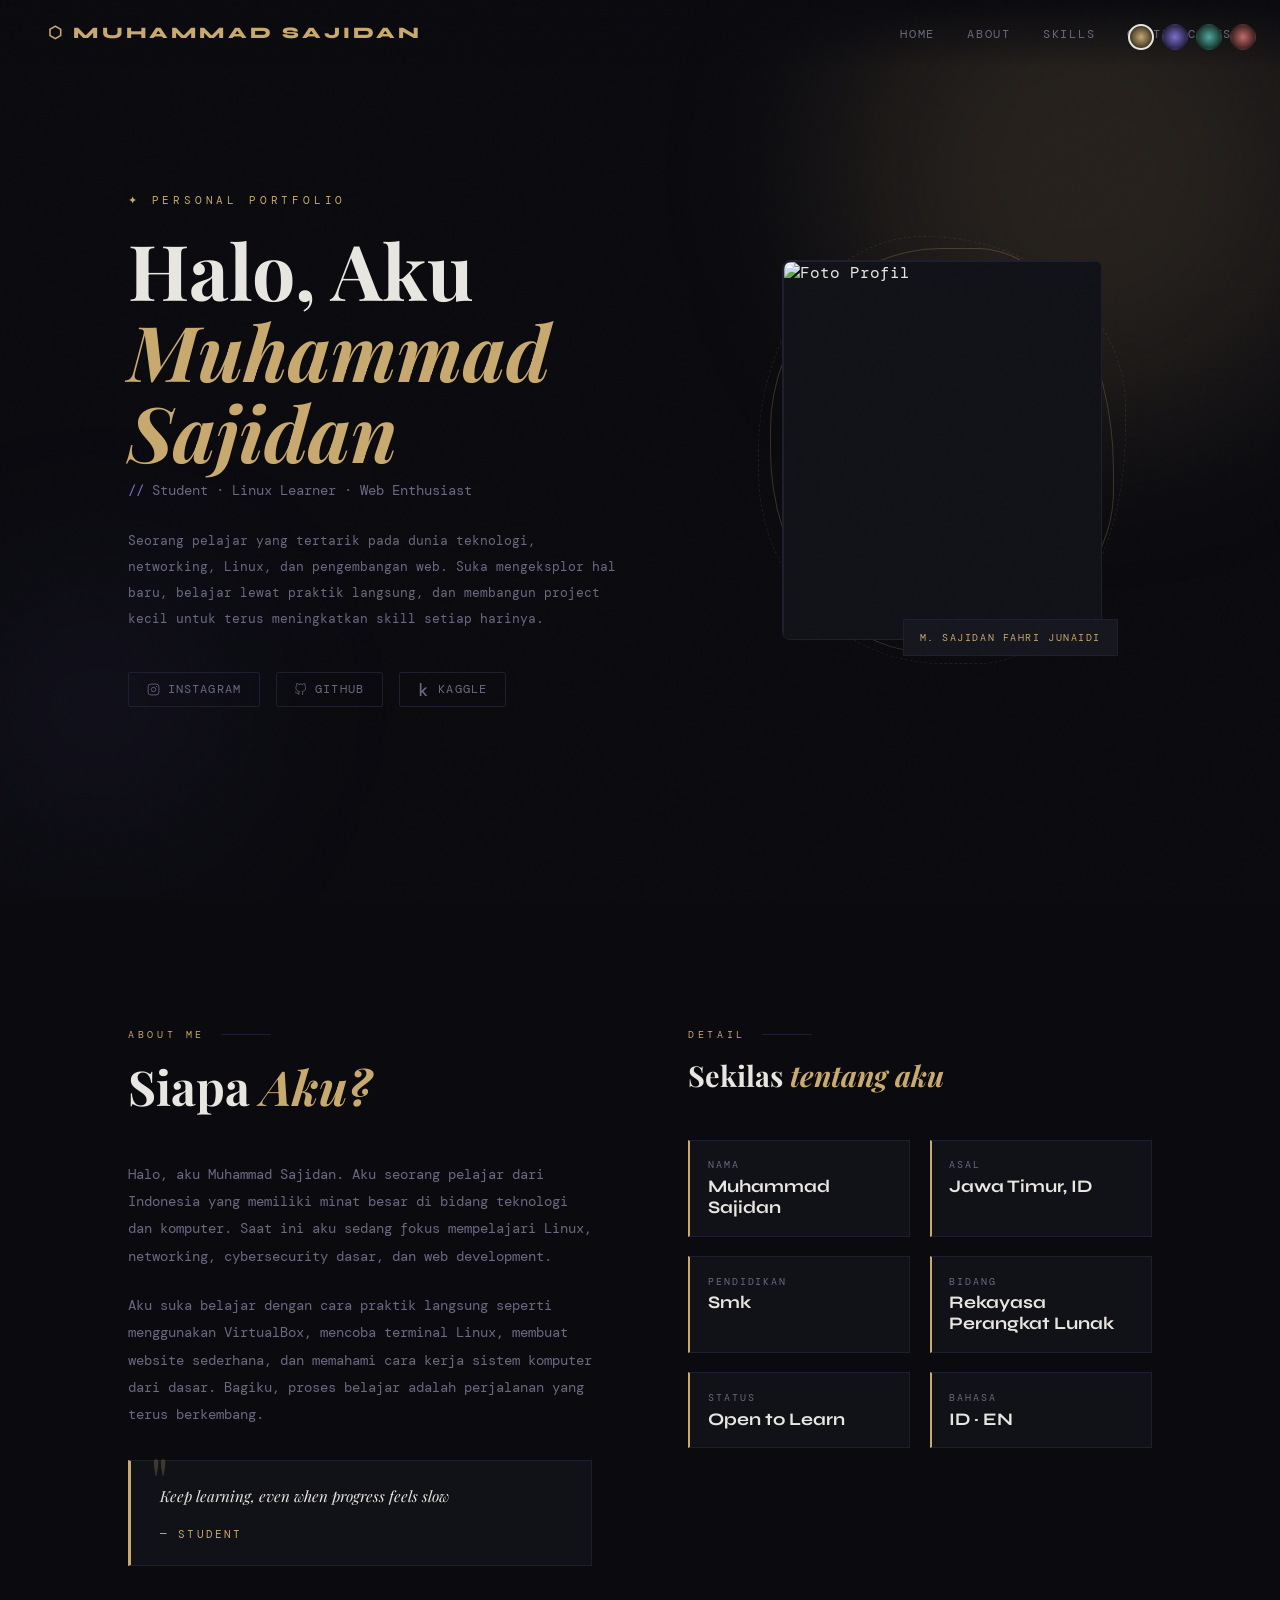
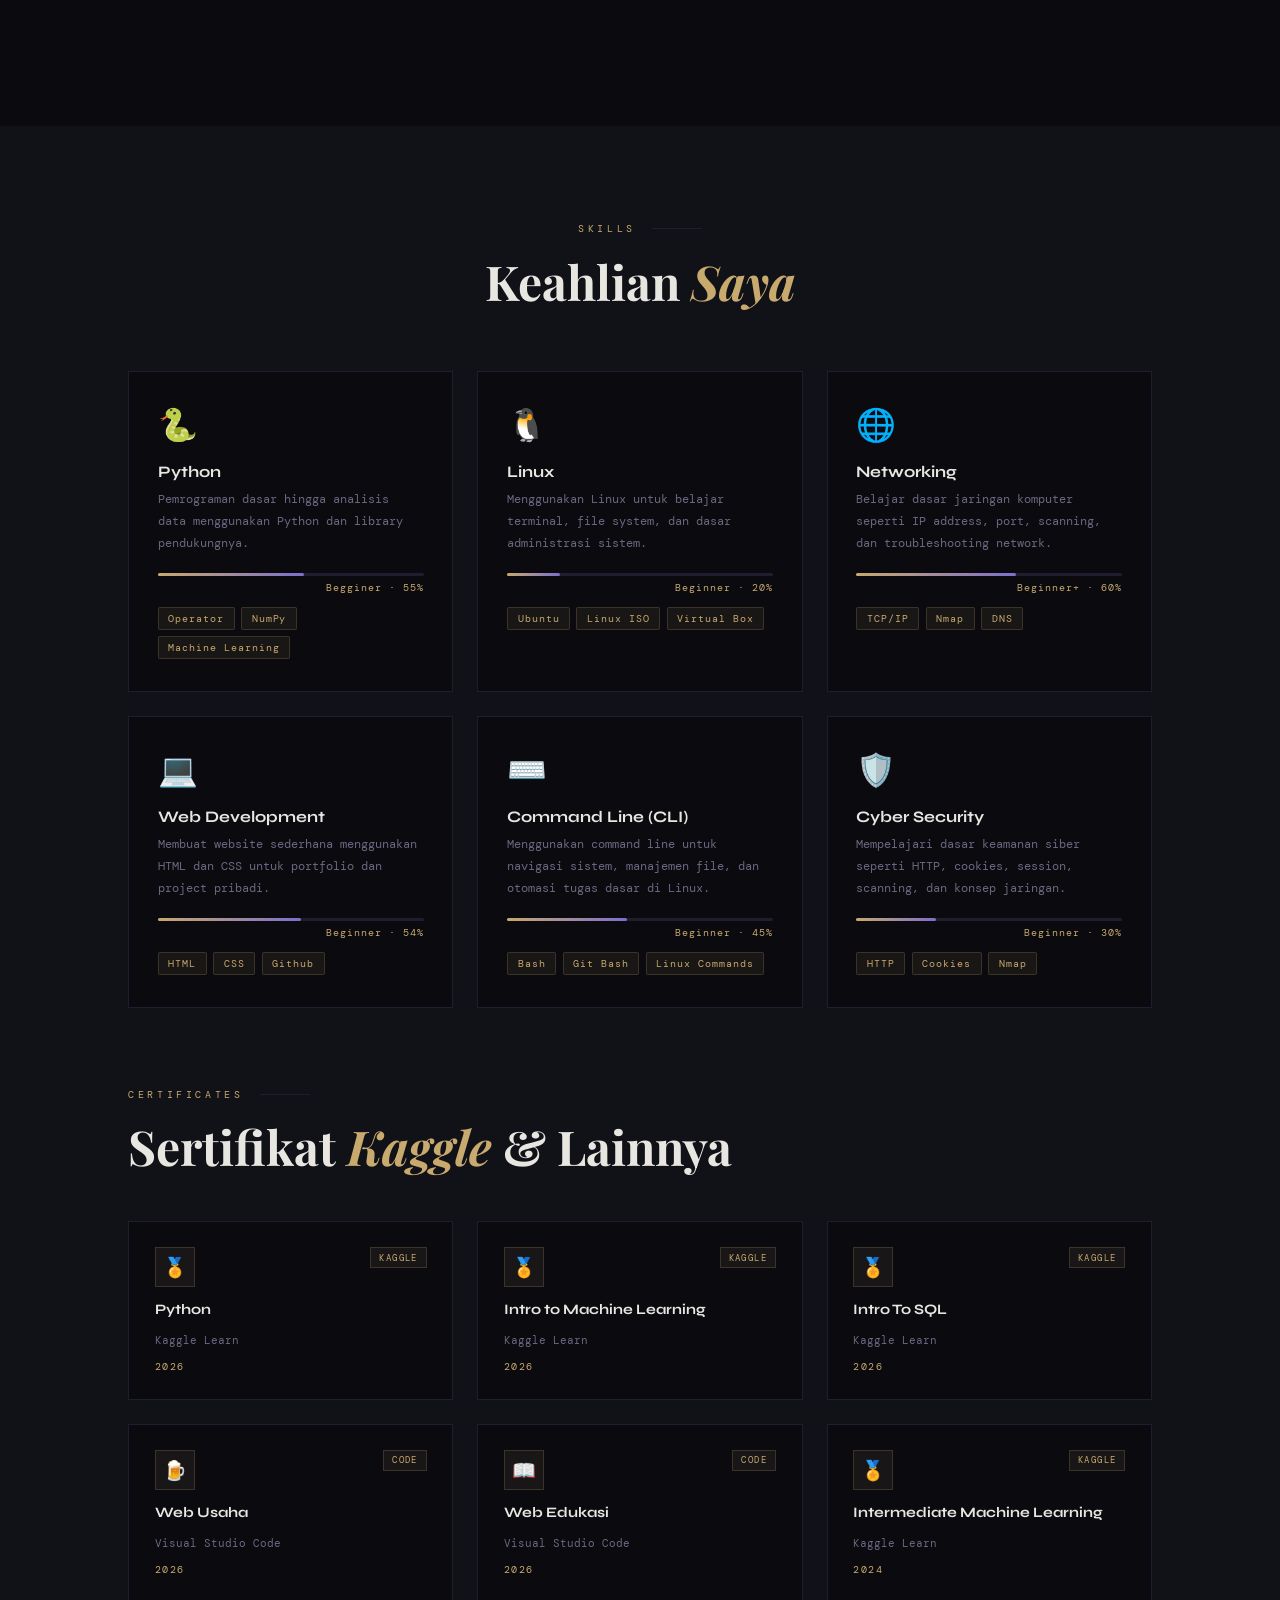
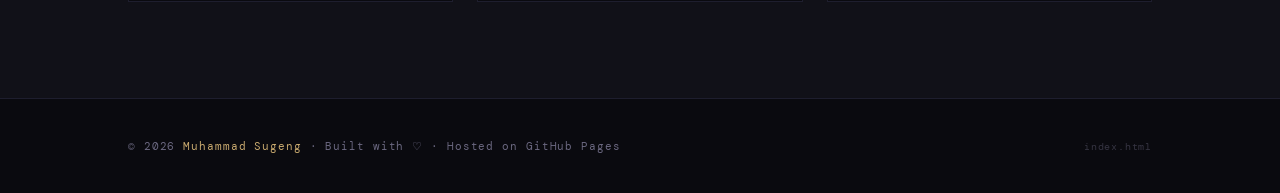
==== commit ddce0f15: "Update index.html" ====
--- a/index.html
+++ b/index.html
@@ -662,10 +662,10 @@
             <img src="profile.jpg" alt="Foto Profil" />
           -->
           <div class="profile-photo">
-  <img src="-1621394646.png" alt="Foto Profil">
+  <img src="-sajidan.png" alt="Foto Profil">
 </div>
         </div>
-        <div class="profile-badge">Prof. Dr Ir Sugeng</div><!-- ✏️ -->
+        <div class="profile-badge">M. Sajidan Fahri Junaidi</div><!-- ✏️ -->
       </div>
     </div>
   </section>
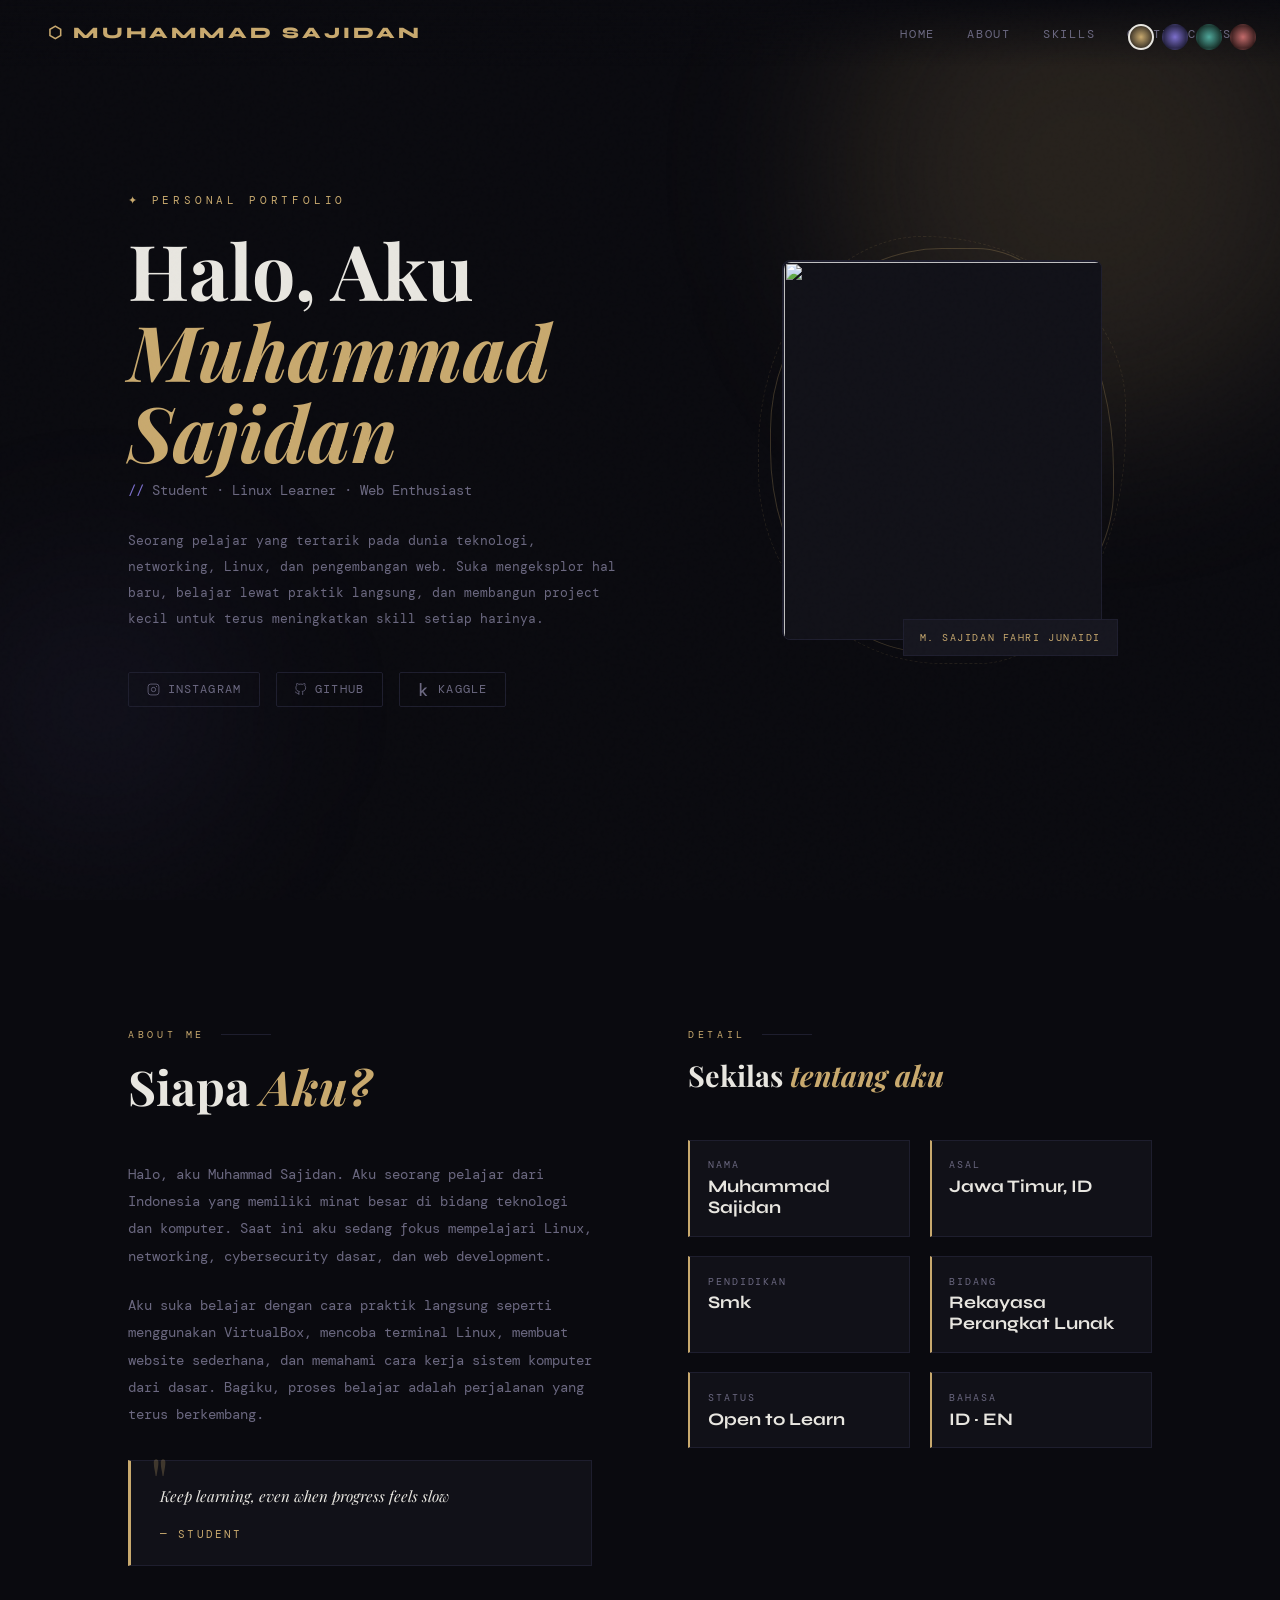
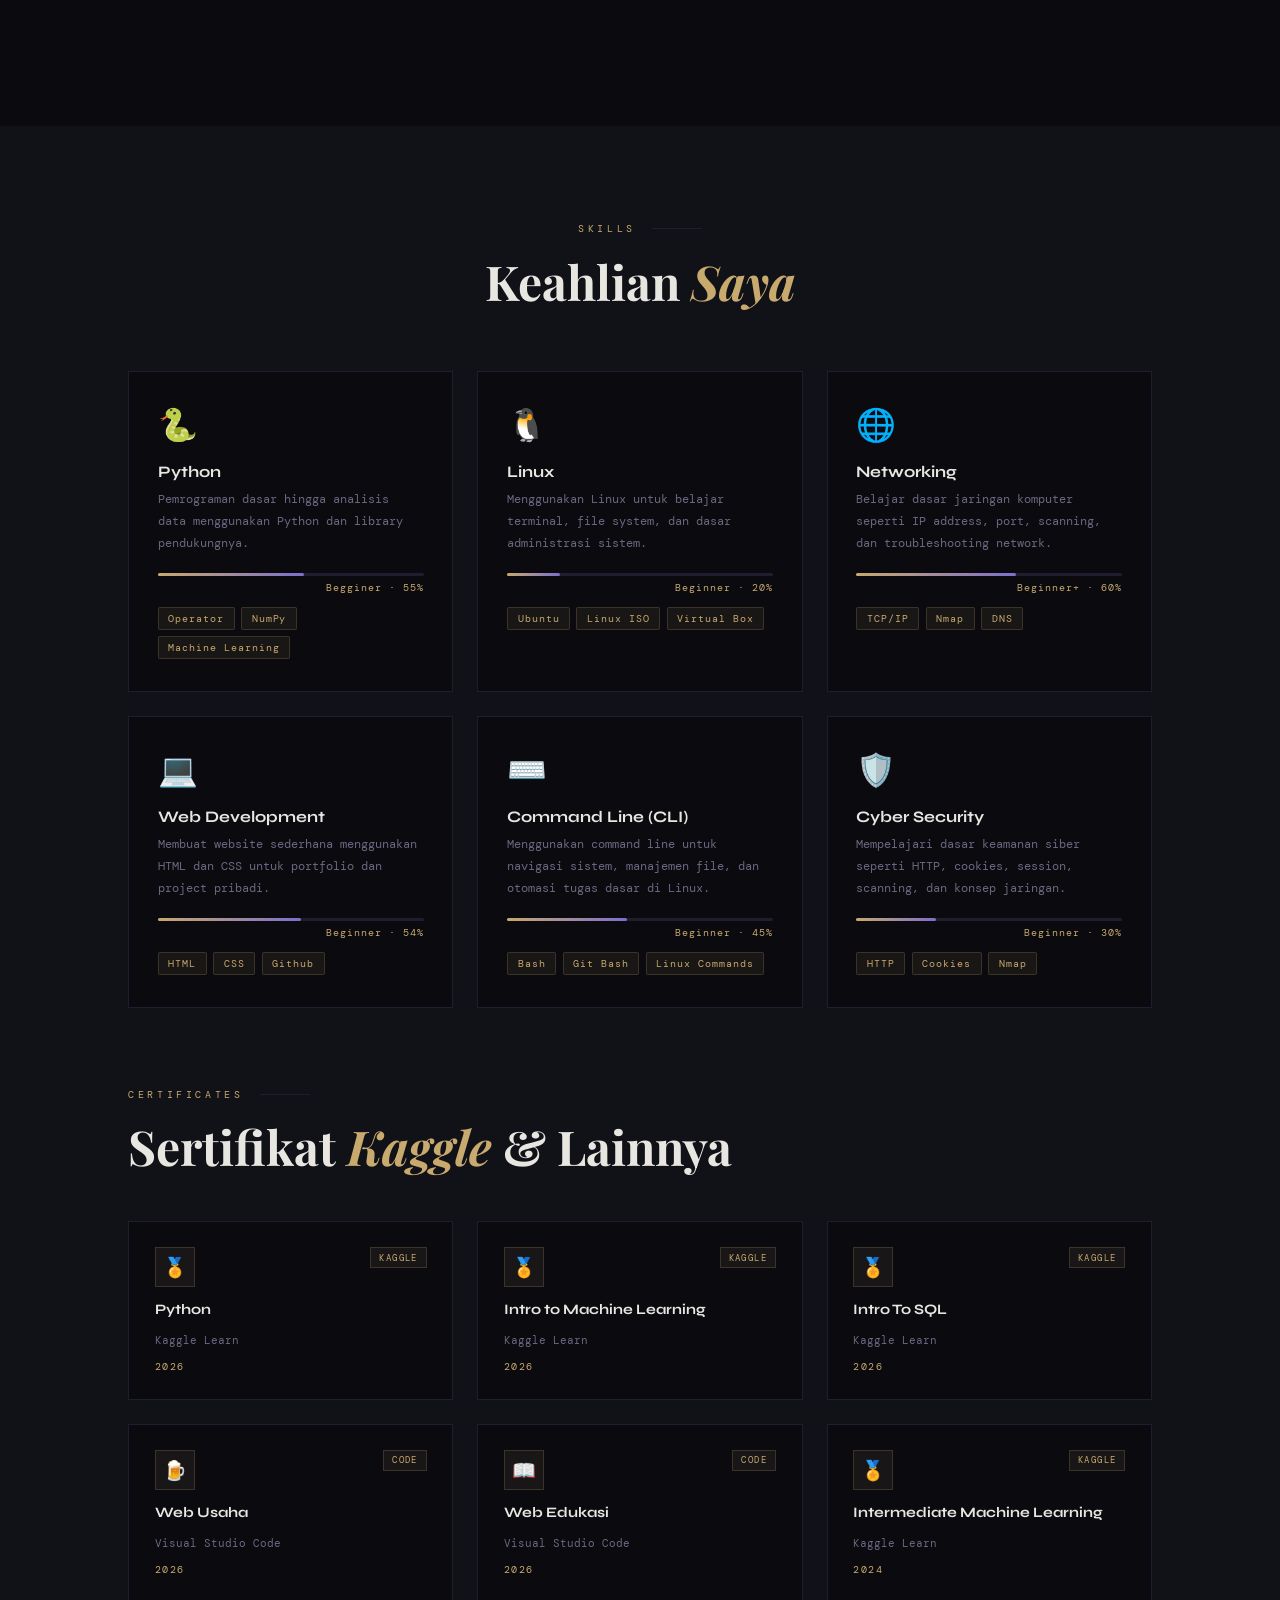
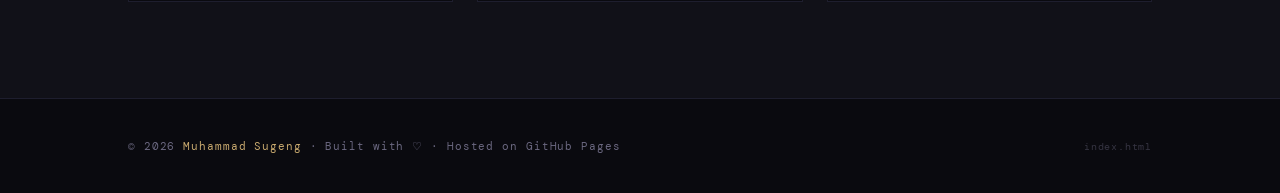
==== commit b1e9f397: "Update index.html" ====
--- a/index.html
+++ b/index.html
@@ -662,7 +662,7 @@
             <img src="profile.jpg" alt="Foto Profil" />
           -->
           <div class="profile-photo">
-  <img src="-sajidan.png" alt="Foto Profil">
+  <img src="-sajidan.jpeg">
 </div>
         </div>
         <div class="profile-badge">M. Sajidan Fahri Junaidi</div><!-- ✏️ -->
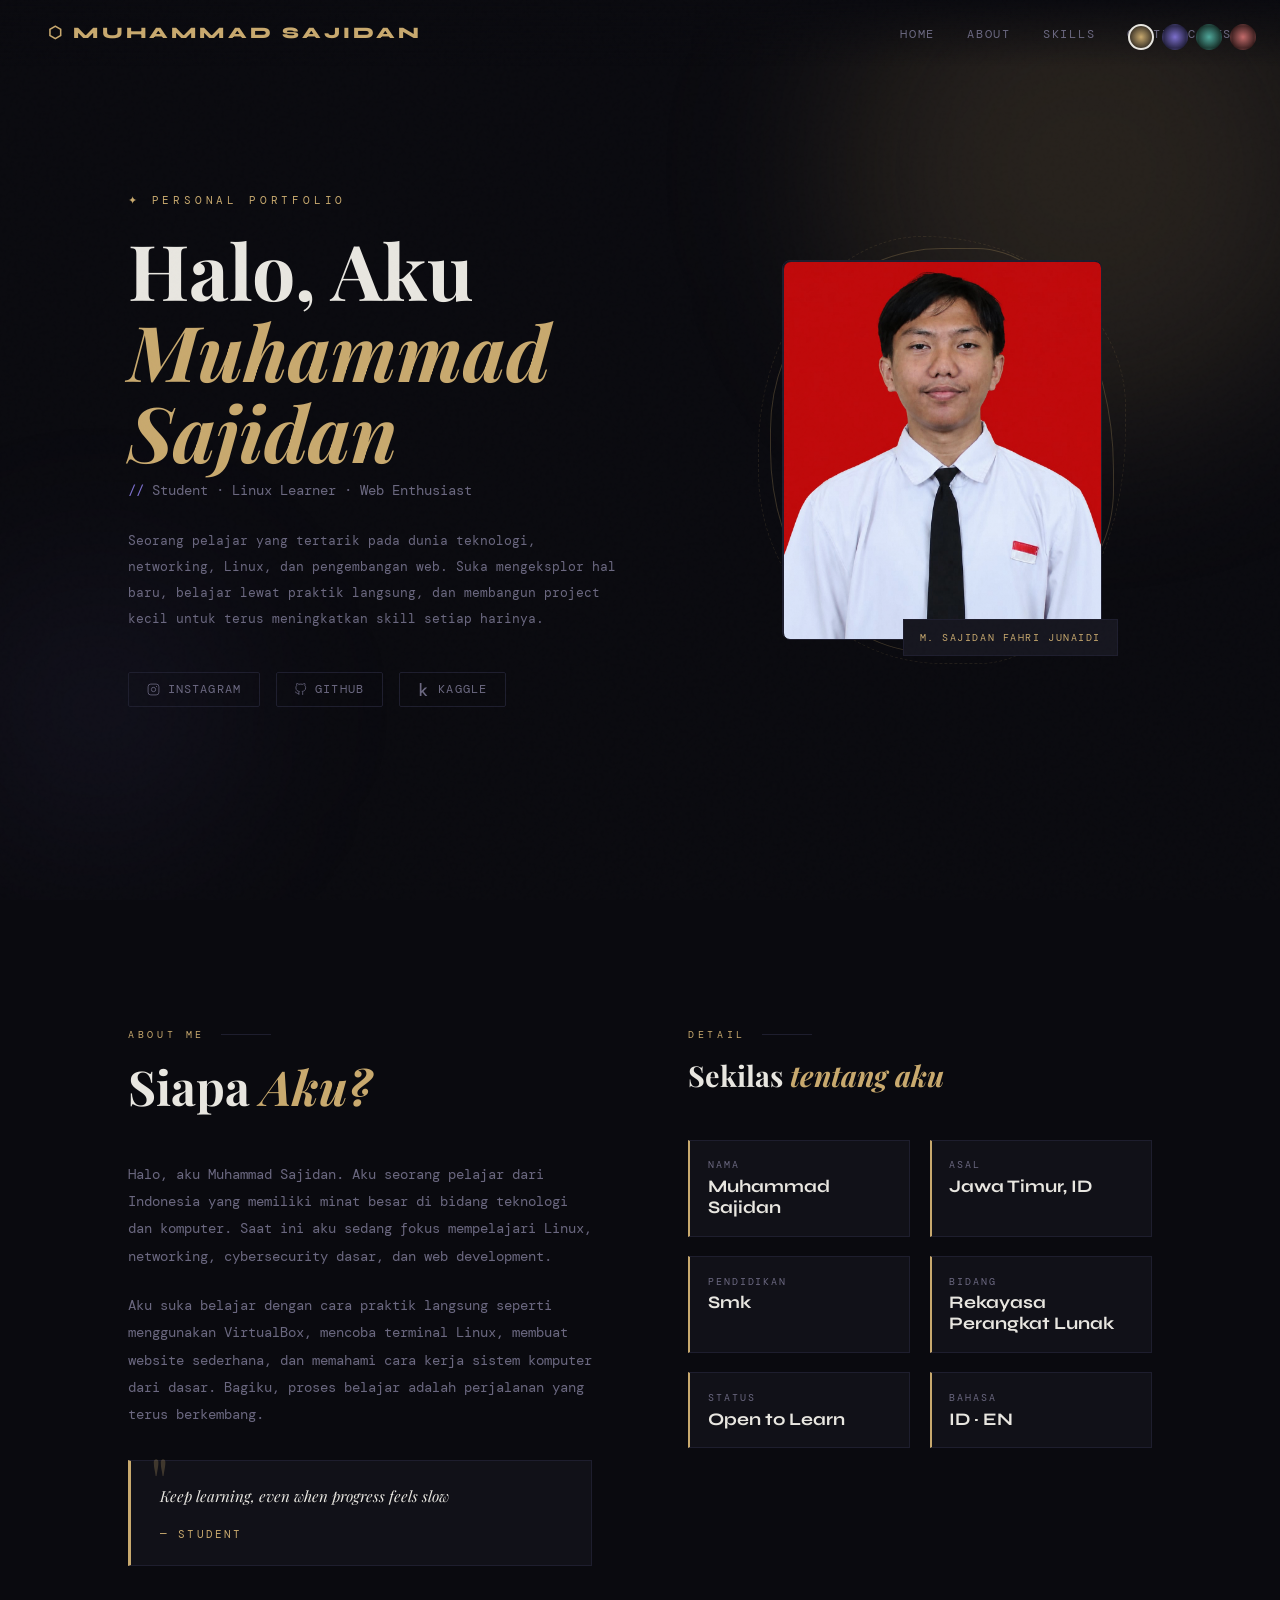
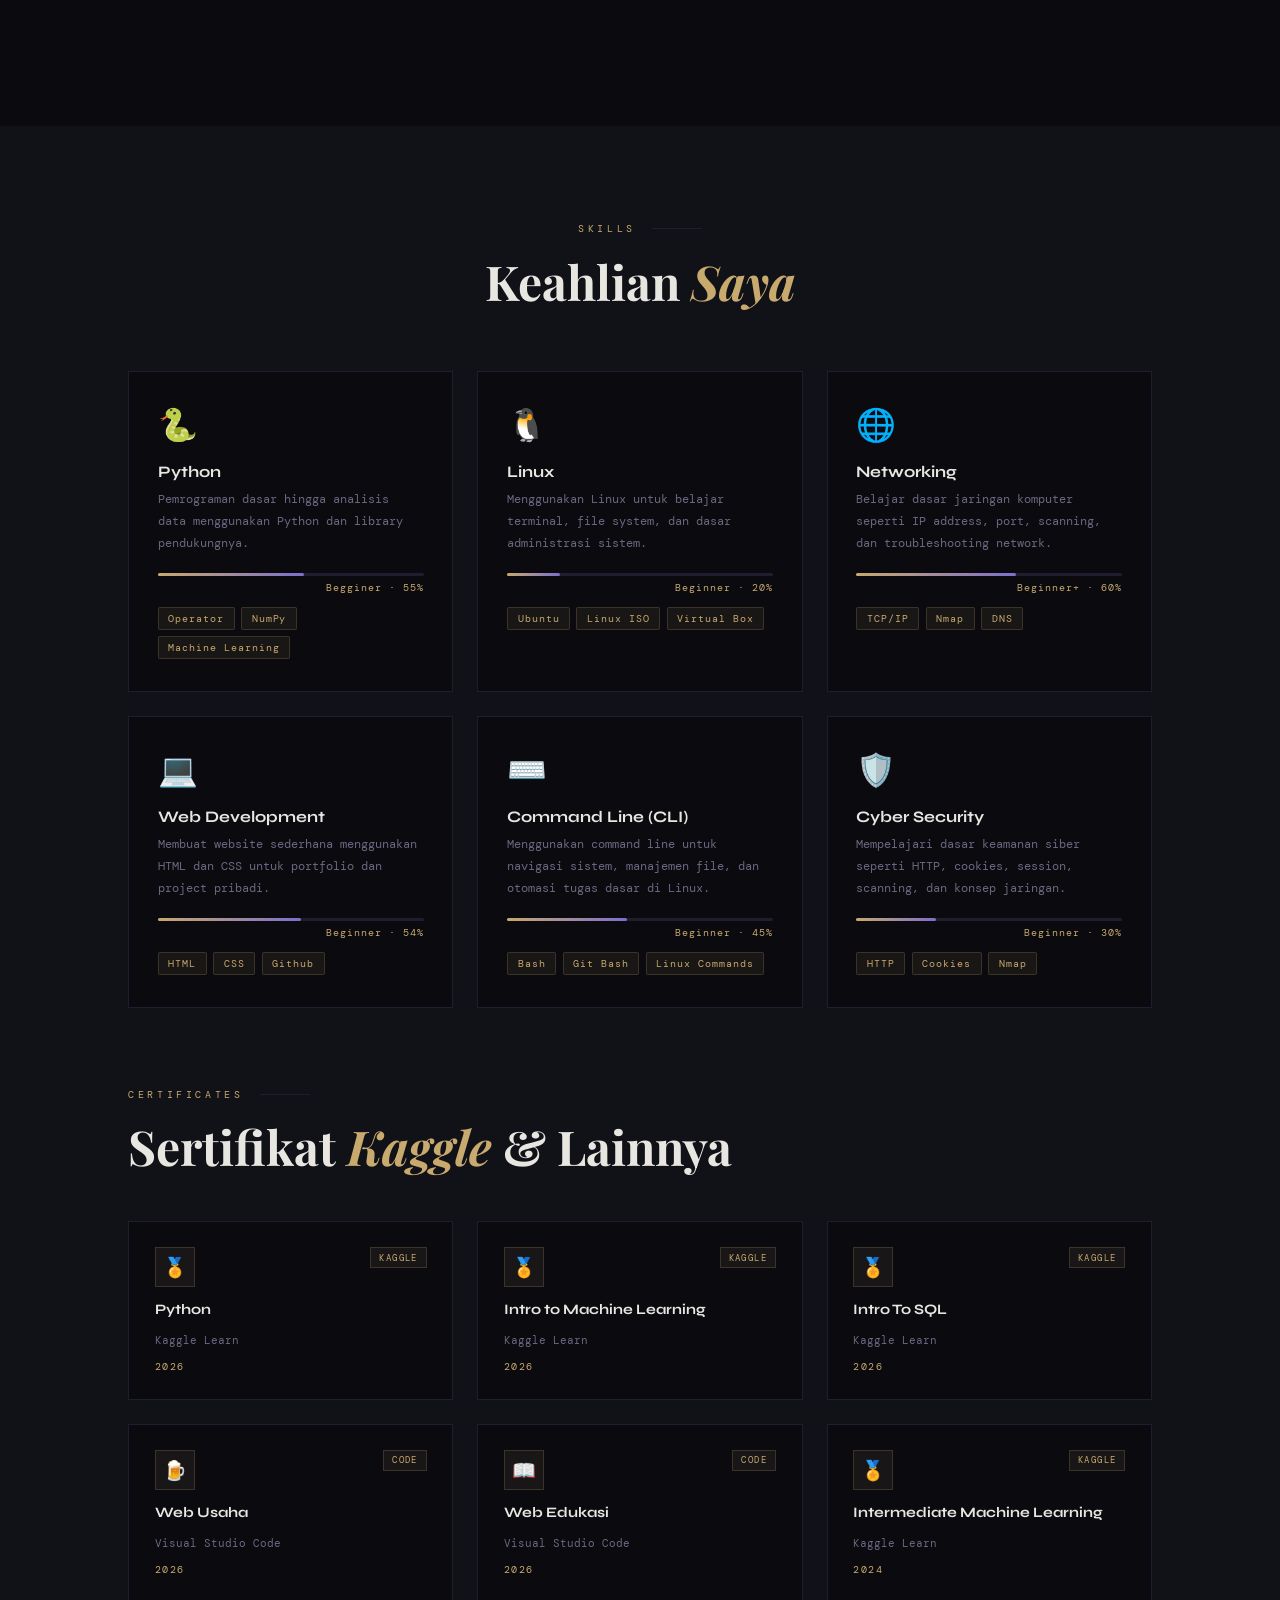
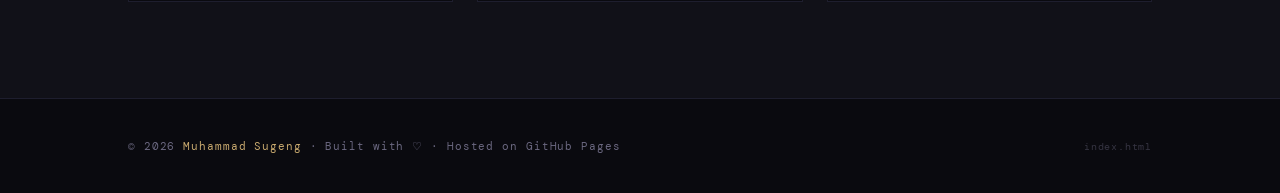
==== commit 89bdac4a: "Update index.html" ====
--- a/index.html
+++ b/index.html
@@ -662,7 +662,7 @@
             <img src="profile.jpg" alt="Foto Profil" />
           -->
           <div class="profile-photo">
-  <img src="-sajidan.jpeg">
+  <img src="sajidan.jpeg">
 </div>
         </div>
         <div class="profile-badge">M. Sajidan Fahri Junaidi</div><!-- ✏️ -->
